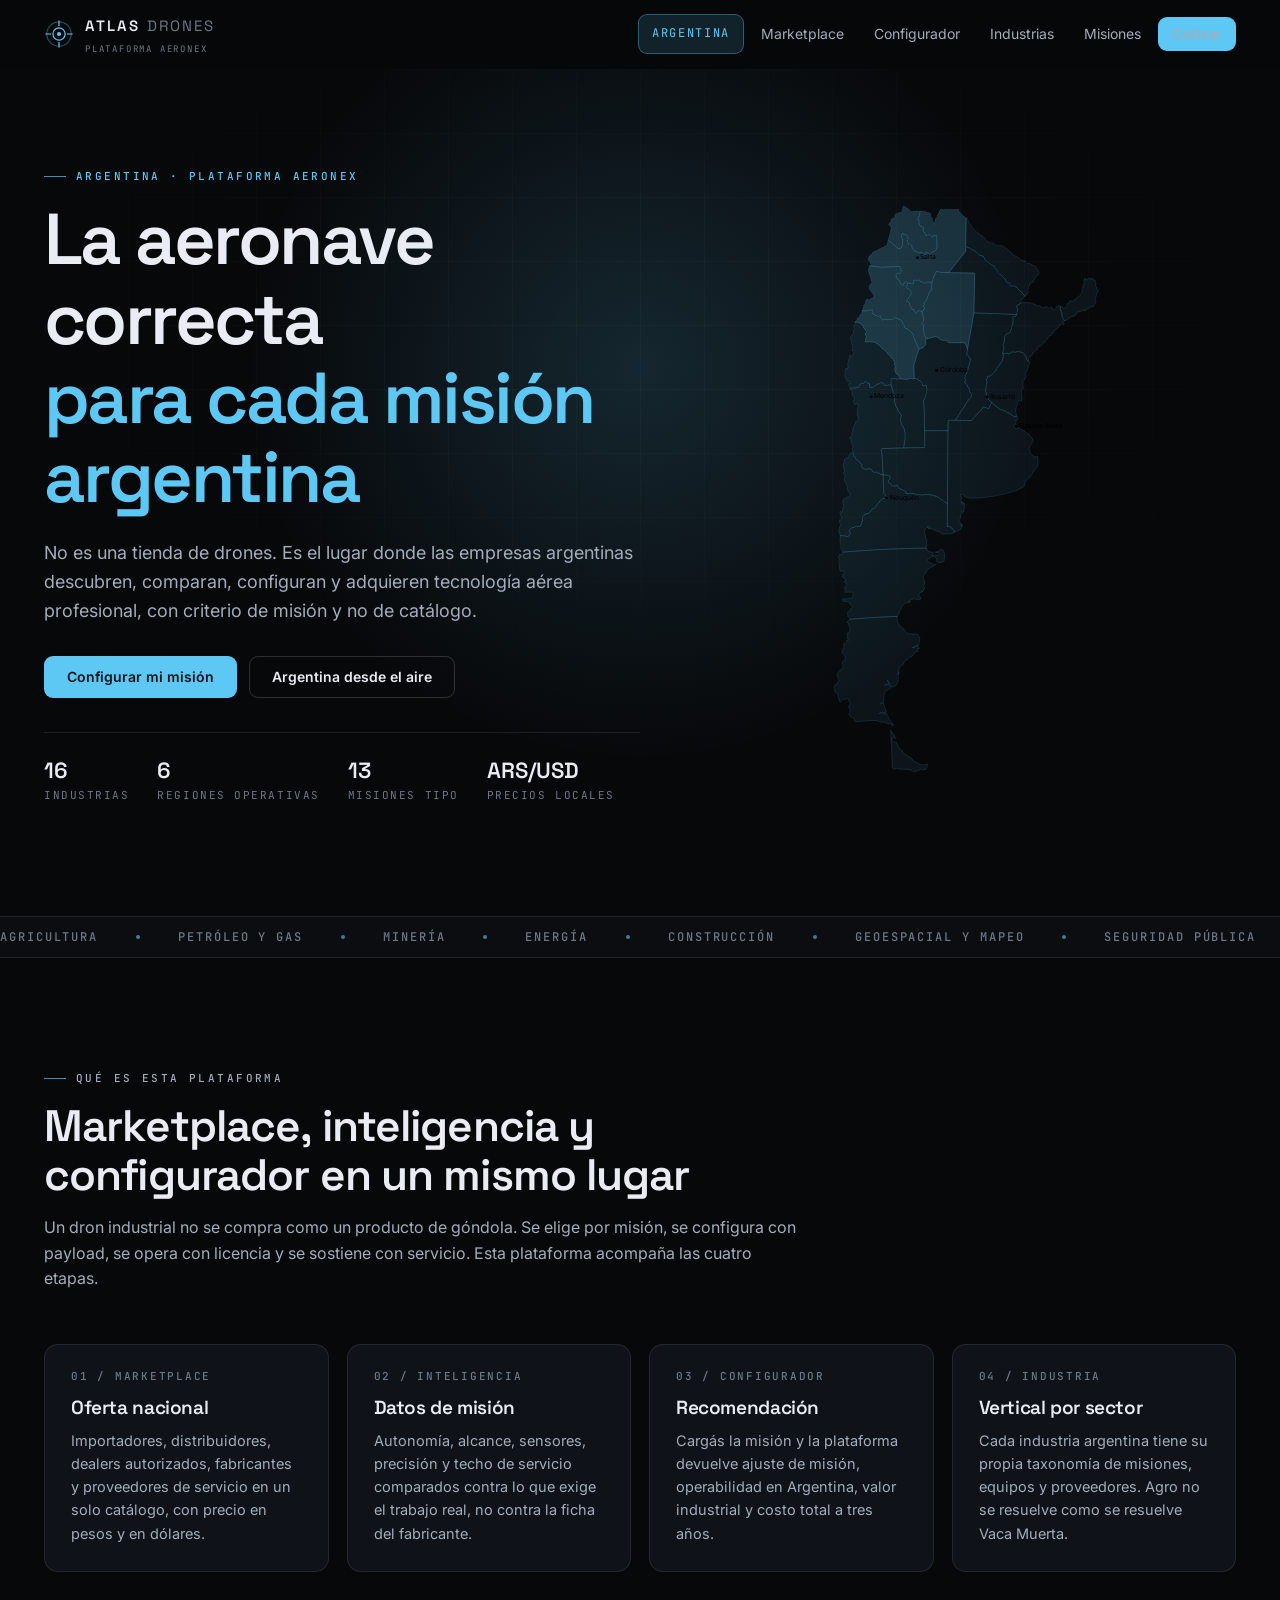
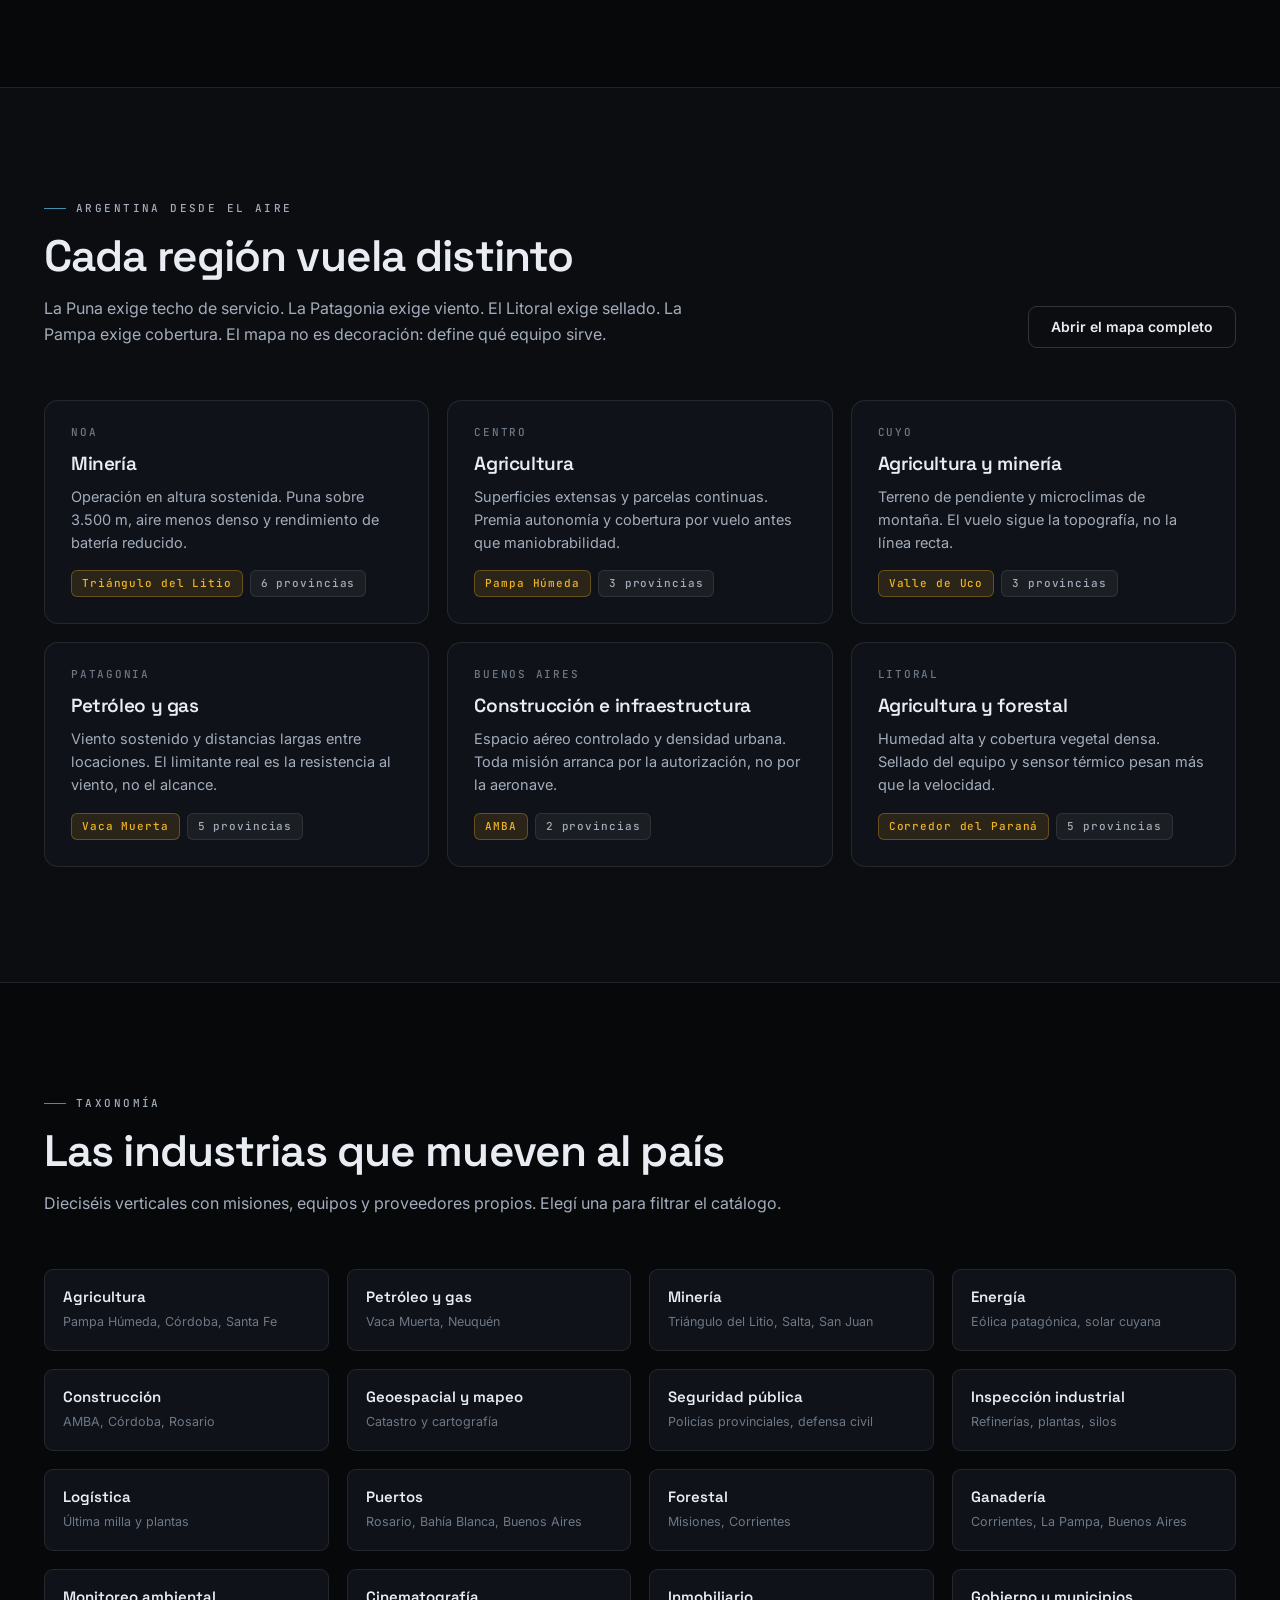
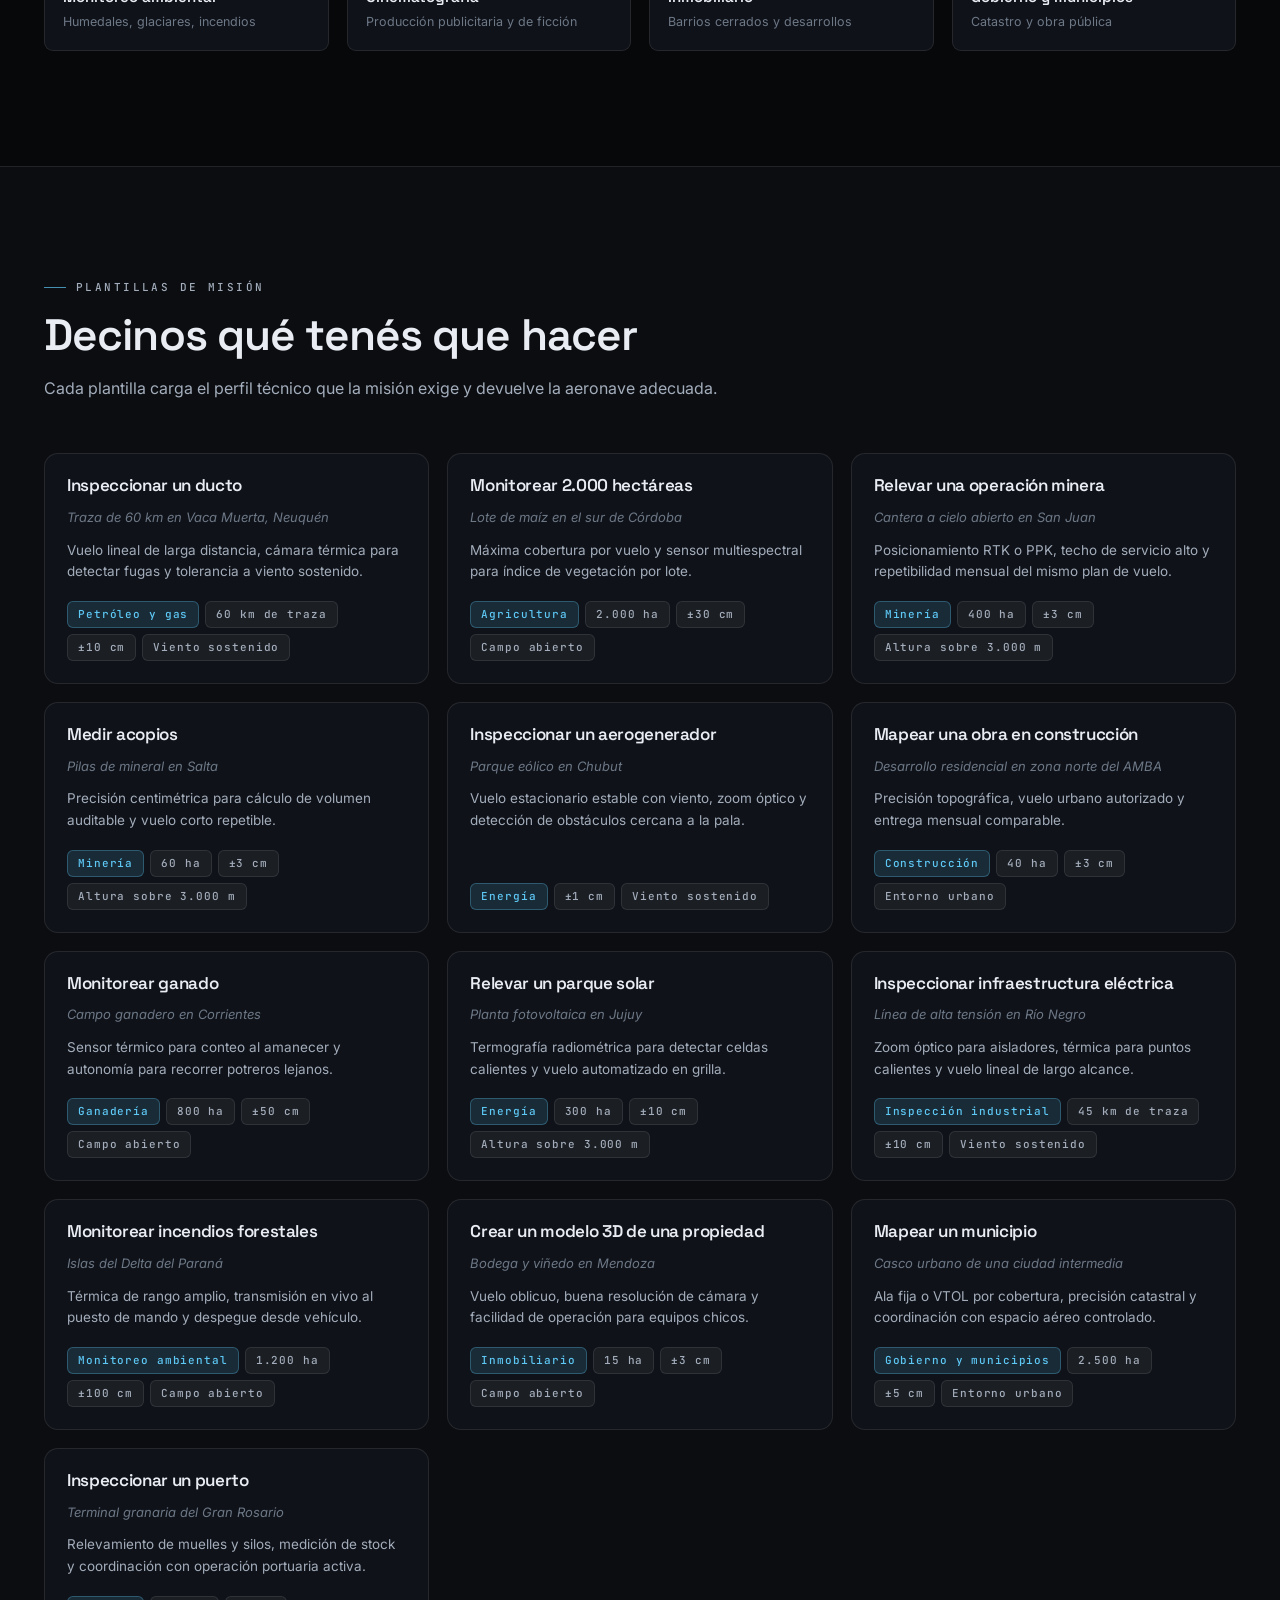
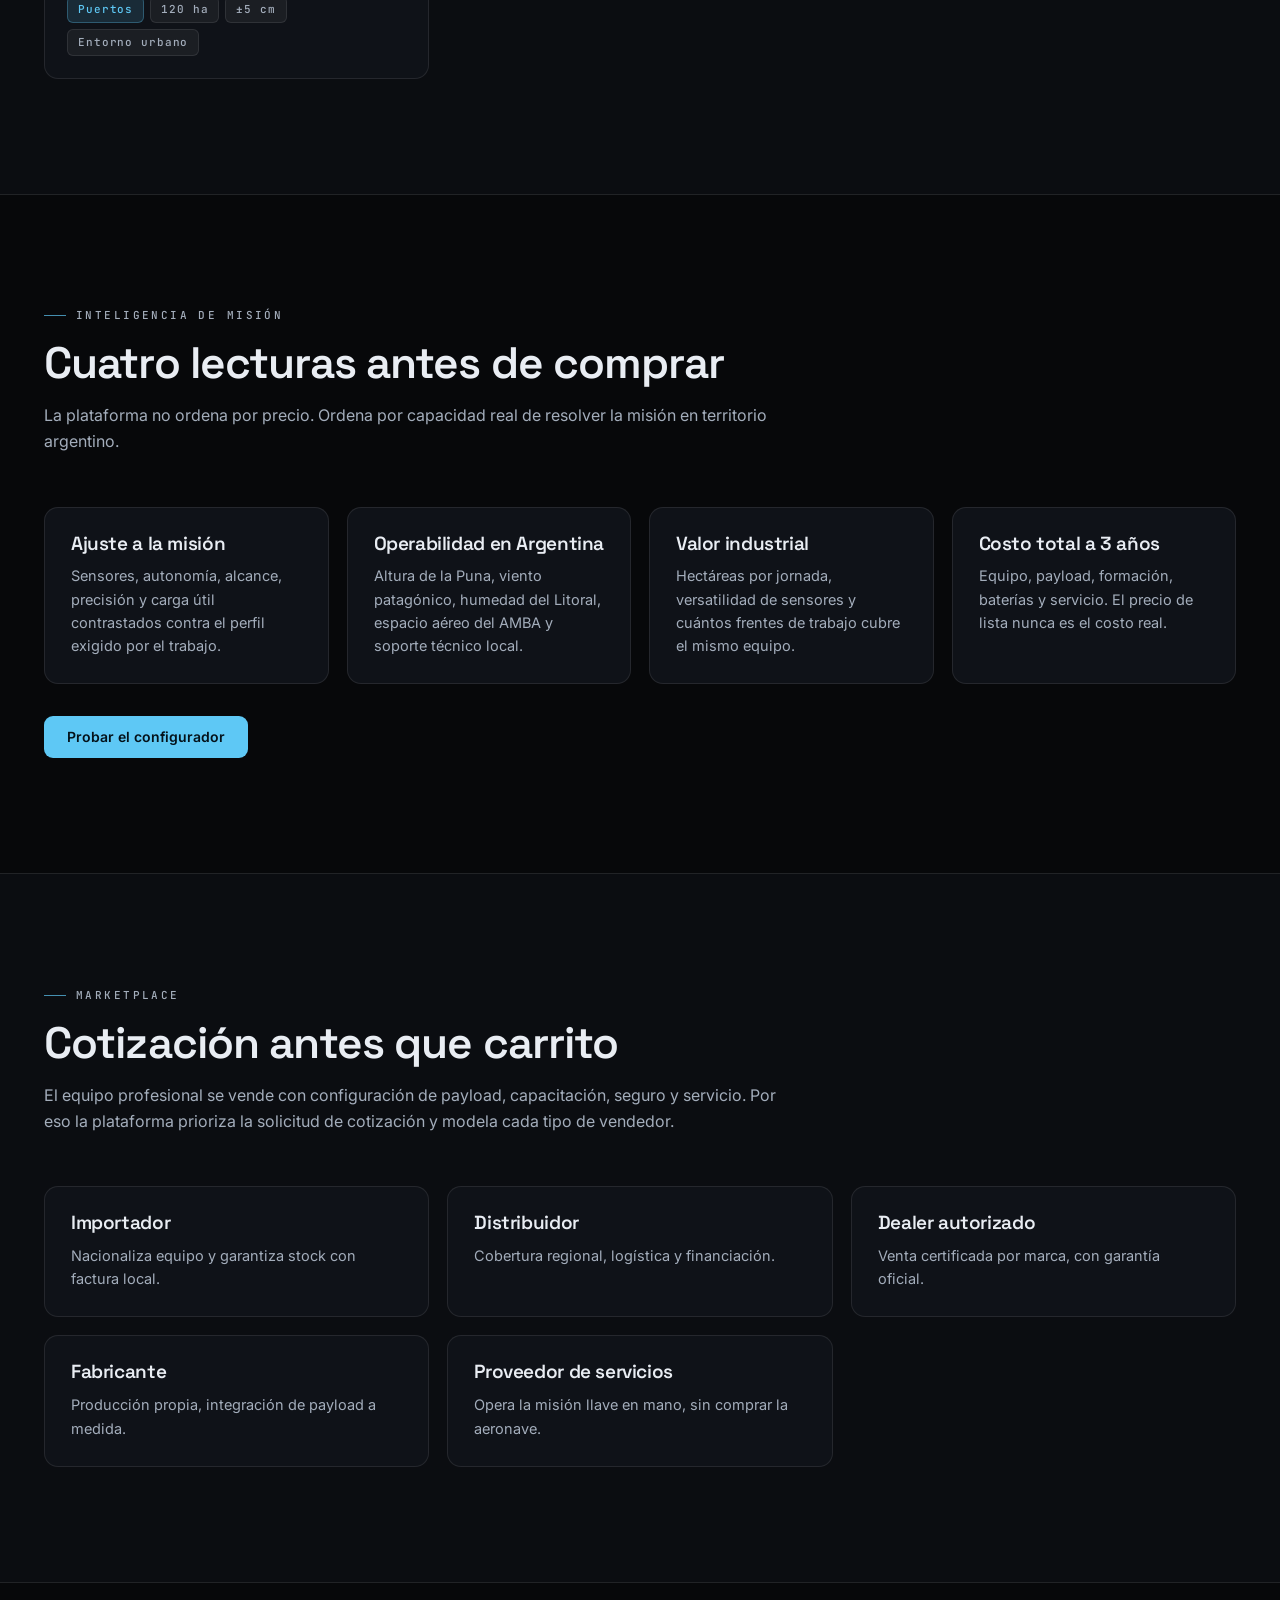
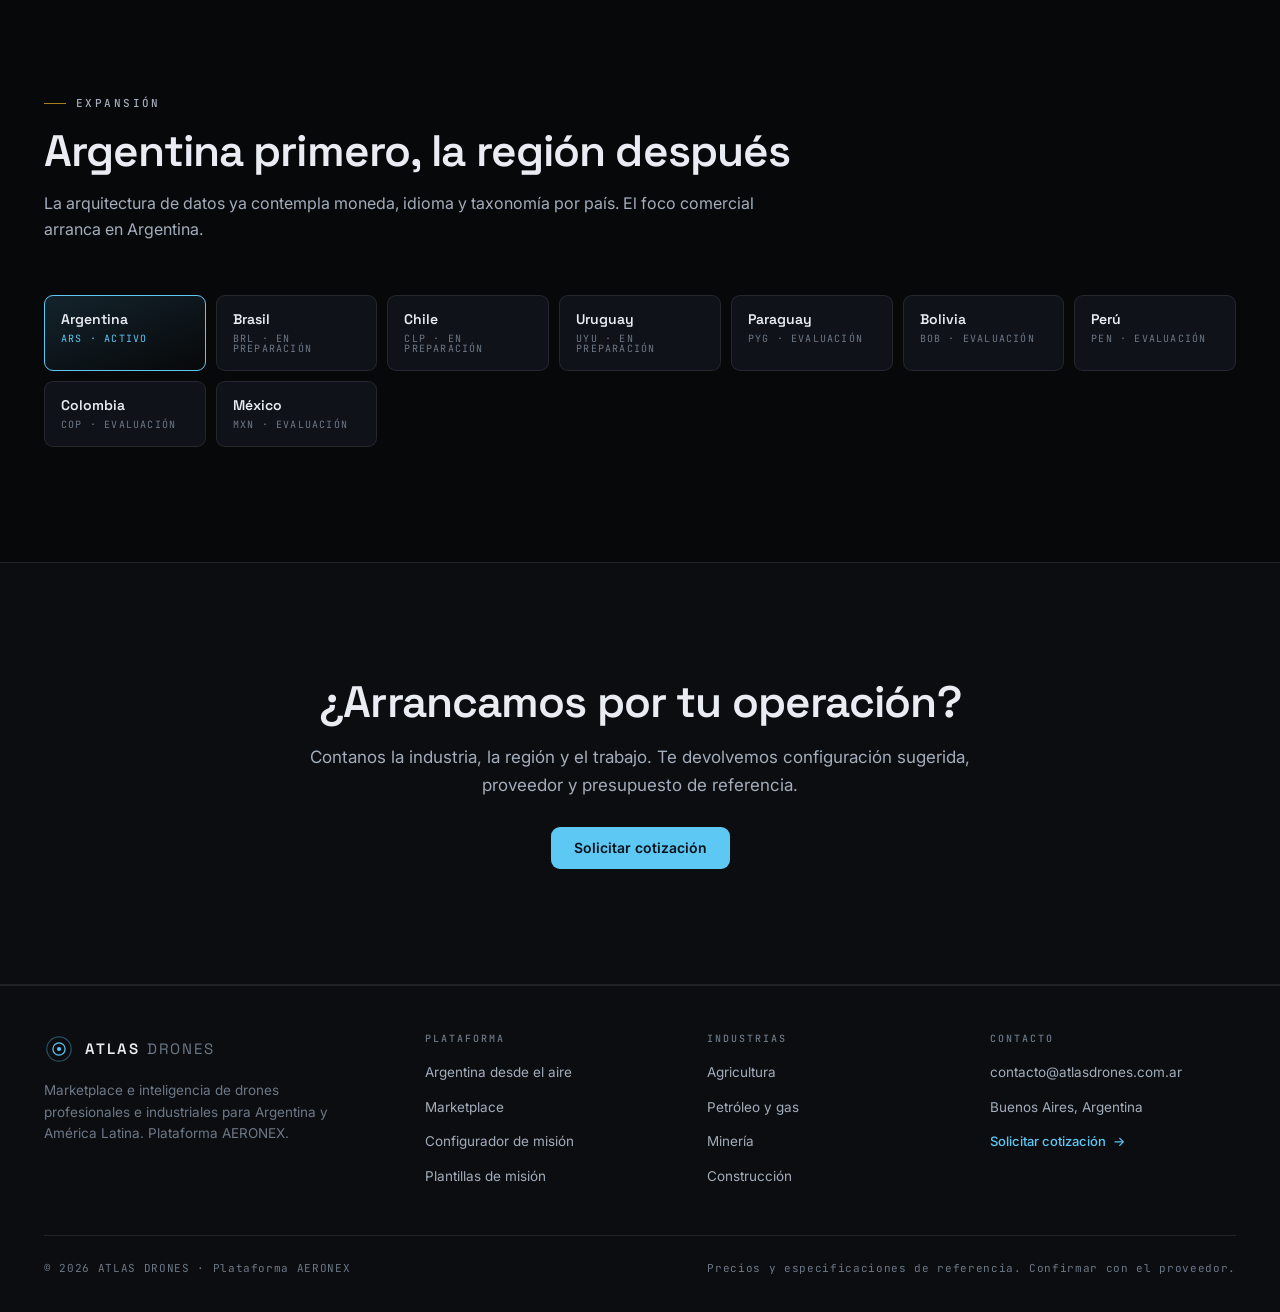
==== index.html @ d0c87d59 "Plataforma AERONEX: marketplace e inteligencia de drones para Argentina Sitio estatico de cuatro pag" ====
<!doctype html>
<html lang="es">
<head>
<meta charset="utf-8">
<meta name="viewport" content="width=device-width, initial-scale=1">
<title>ATLAS DRONES · Marketplace e inteligencia de drones profesionales en Argentina</title>
<meta name="description" content="La plataforma argentina para descubrir, comparar, configurar y adquirir drones profesionales e industriales. Agro, petróleo y gas, minería, energía, construcción y más.">
<meta name="theme-color" content="#07080a">
<meta property="og:title" content="ATLAS DRONES · plataforma AERONEX">
<meta property="og:description" content="Marketplace e inteligencia de drones profesionales para la industria argentina.">
<meta property="og:type" content="website">
<meta property="og:locale" content="es_AR">
<link rel="icon" href="assets/favicon.svg" type="image/svg+xml">
<link rel="preconnect" href="https://fonts.googleapis.com">
<link rel="preconnect" href="https://fonts.gstatic.com" crossorigin>
<link href="https://fonts.googleapis.com/css2?family=Space+Grotesk:wght@400;500;600;700&family=Inter:wght@400;500;600&family=JetBrains+Mono:wght@400;500&display=swap" rel="stylesheet">
<link rel="stylesheet" href="styles.css">
</head>
<body>
<a class="skip-link" href="#main">Saltar al contenido</a>

<header class="nav" id="nav">
  <div class="container nav__inner">
    <a class="brand" href="index.html" aria-label="ATLAS DRONES, inicio">
      <svg class="brand__mark" viewBox="0 0 32 32" aria-hidden="true">
        <circle cx="16" cy="16" r="13" fill="none" stroke="currentColor" stroke-width="1.3" opacity=".35"/>
        <circle cx="16" cy="16" r="6.5" fill="none" stroke="currentColor" stroke-width="1.3"/>
        <path d="M16 1.5v6M16 24.5v6M1.5 16h6M24.5 16h6" stroke="currentColor" stroke-width="1.3"/>
        <circle cx="16" cy="16" r="2.2" fill="currentColor"/>
      </svg>
      <span>
        <span class="brand__text">ATLAS<span> DRONES</span></span>
        <span class="brand__sub">PLATAFORMA AERONEX</span>
      </span>
    </a>
    <nav class="nav__links" id="navLinks" aria-label="Navegación principal">
      <a href="argentina.html" class="nav__ar">ARGENTINA</a>
      <a href="marketplace.html">Marketplace</a>
      <a href="configurador.html">Configurador</a>
      <a href="#industrias">Industrias</a>
      <a href="#misiones">Misiones</a>
      <a href="#" class="btn btn--sm" data-quote="Consulta general">Cotizar</a>
    </nav>
    <button class="nav__toggle" id="navToggle" aria-expanded="false" aria-controls="navLinks" aria-label="Abrir menú">
      <span></span><span></span><span></span>
    </button>
  </div>
</header>

<main id="main">

  <!-- ---------------------------------------------------------------- hero -->
  <section class="hero">
    <div class="hero__bg" aria-hidden="true"><div class="hero__glow"></div></div>
    <div class="container hero__inner">
      <div>
        <p class="eyebrow">Argentina · plataforma AERONEX</p>
        <h1 class="hero__title">La aeronave correcta<em>para cada misión argentina</em></h1>
        <p class="hero__lead">
          No es una tienda de drones. Es el lugar donde las empresas argentinas descubren,
          comparan, configuran y adquieren tecnología aérea profesional, con criterio de
          misión y no de catálogo.
        </p>
        <div class="hero__actions">
          <a class="btn" href="configurador.html">Configurar mi misión</a>
          <a class="btn btn--ghost" href="argentina.html">Argentina desde el aire</a>
        </div>
        <div class="hero__meta">
          <div><strong>16</strong><span>Industrias</span></div>
          <div><strong>6</strong><span>Regiones operativas</span></div>
          <div><strong>13</strong><span>Misiones tipo</span></div>
          <div><strong>ARS/USD</strong><span>Precios locales</span></div>
        </div>
      </div>
      <div class="hero__map" id="heroMap" aria-hidden="true"></div>
    </div>
  </section>

  <!-- ------------------------------------------------------------- ticker -->
  <div class="ticker" aria-hidden="true"><div class="ticker__track" id="ticker"></div></div>

  <!-- --------------------------------------------------------- posicionamiento -->
  <section class="section">
    <div class="container">
      <header class="section__head reveal">
        <p class="eyebrow">Qué es esta plataforma</p>
        <h2>Marketplace, inteligencia y configurador en un mismo lugar</h2>
        <p>
          Un dron industrial no se compra como un producto de góndola. Se elige por misión,
          se configura con payload, se opera con licencia y se sostiene con servicio.
          Esta plataforma acompaña las cuatro etapas.
        </p>
      </header>
      <div class="grid grid--4">
        <article class="card reveal">
          <span class="card__num">01 / MARKETPLACE</span>
          <h3>Oferta nacional</h3>
          <p>Importadores, distribuidores, dealers autorizados, fabricantes y proveedores de servicio en un solo catálogo, con precio en pesos y en dólares.</p>
        </article>
        <article class="card reveal">
          <span class="card__num">02 / INTELIGENCIA</span>
          <h3>Datos de misión</h3>
          <p>Autonomía, alcance, sensores, precisión y techo de servicio comparados contra lo que exige el trabajo real, no contra la ficha del fabricante.</p>
        </article>
        <article class="card reveal">
          <span class="card__num">03 / CONFIGURADOR</span>
          <h3>Recomendación</h3>
          <p>Cargás la misión y la plataforma devuelve ajuste de misión, operabilidad en Argentina, valor industrial y costo total a tres años.</p>
        </article>
        <article class="card reveal">
          <span class="card__num">04 / INDUSTRIA</span>
          <h3>Vertical por sector</h3>
          <p>Cada industria argentina tiene su propia taxonomía de misiones, equipos y proveedores. Agro no se resuelve como se resuelve Vaca Muerta.</p>
        </article>
      </div>
    </div>
  </section>

  <!-- ------------------------------------------------------ argentina teaser -->
  <section class="section section--alt" id="argentina">
    <div class="container">
      <div class="head-row section__head reveal" style="max-width:none">
        <div style="max-width:640px">
          <p class="eyebrow">Argentina desde el aire</p>
          <h2>Cada región vuela distinto</h2>
          <p>
            La Puna exige techo de servicio. La Patagonia exige viento. El Litoral exige sellado.
            La Pampa exige cobertura. El mapa no es decoración: define qué equipo sirve.
          </p>
        </div>
        <a class="btn btn--ghost" href="argentina.html">Abrir el mapa completo</a>
      </div>
      <div class="grid grid--3" id="regionCards"></div>
    </div>
  </section>

  <!-- --------------------------------------------------------- industrias -->
  <section class="section" id="industrias">
    <div class="container">
      <header class="section__head reveal">
        <p class="eyebrow">Taxonomía</p>
        <h2>Las industrias que mueven al país</h2>
        <p>Dieciséis verticales con misiones, equipos y proveedores propios. Elegí una para filtrar el catálogo.</p>
      </header>
      <div class="grid grid--4" id="industryGrid"></div>
    </div>
  </section>

  <!-- ------------------------------------------------------------ misiones -->
  <section class="section section--alt" id="misiones">
    <div class="container">
      <header class="section__head reveal">
        <p class="eyebrow">Plantillas de misión</p>
        <h2>Decinos qué tenés que hacer</h2>
        <p>Cada plantilla carga el perfil técnico que la misión exige y devuelve la aeronave adecuada.</p>
      </header>
      <div class="grid grid--3" id="missionGrid"></div>
    </div>
  </section>

  <!-- -------------------------------------------------------- inteligencia -->
  <section class="section">
    <div class="container">
      <header class="section__head reveal">
        <p class="eyebrow">Inteligencia de misión</p>
        <h2>Cuatro lecturas antes de comprar</h2>
        <p>La plataforma no ordena por precio. Ordena por capacidad real de resolver la misión en territorio argentino.</p>
      </header>
      <div class="grid grid--4">
        <article class="card reveal">
          <h3>Ajuste a la misión</h3>
          <p>Sensores, autonomía, alcance, precisión y carga útil contrastados contra el perfil exigido por el trabajo.</p>
        </article>
        <article class="card reveal">
          <h3>Operabilidad en Argentina</h3>
          <p>Altura de la Puna, viento patagónico, humedad del Litoral, espacio aéreo del AMBA y soporte técnico local.</p>
        </article>
        <article class="card reveal">
          <h3>Valor industrial</h3>
          <p>Hectáreas por jornada, versatilidad de sensores y cuántos frentes de trabajo cubre el mismo equipo.</p>
        </article>
        <article class="card reveal">
          <h3>Costo total a 3 años</h3>
          <p>Equipo, payload, formación, baterías y servicio. El precio de lista nunca es el costo real.</p>
        </article>
      </div>
      <div style="margin-top:32px" class="reveal">
        <a class="btn" href="configurador.html">Probar el configurador</a>
      </div>
    </div>
  </section>

  <!-- --------------------------------------------------------- vendedores -->
  <section class="section section--alt">
    <div class="container">
      <header class="section__head reveal">
        <p class="eyebrow">Marketplace</p>
        <h2>Cotización antes que carrito</h2>
        <p>
          El equipo profesional se vende con configuración de payload, capacitación, seguro y servicio.
          Por eso la plataforma prioriza la solicitud de cotización y modela cada tipo de vendedor.
        </p>
      </header>
      <div class="grid grid--3" id="sellerGrid"></div>
    </div>
  </section>

  <!-- --------------------------------------------------------------- latam -->
  <section class="section">
    <div class="container">
      <header class="section__head reveal">
        <p class="eyebrow eyebrow--sol">Expansión</p>
        <h2>Argentina primero, la región después</h2>
        <p>La arquitectura de datos ya contempla moneda, idioma y taxonomía por país. El foco comercial arranca en Argentina.</p>
      </header>
      <div class="latam reveal" id="latamGrid"></div>
    </div>
  </section>

  <!-- ----------------------------------------------------------------- cta -->
  <section class="section section--alt">
    <div class="container" style="text-align:center;max-width:720px">
      <h2 class="reveal" style="font-size:clamp(28px,4.4vw,44px);margin-bottom:18px">¿Arrancamos por tu operación?</h2>
      <p class="lead reveal" style="margin:0 auto 28px">
        Contanos la industria, la región y el trabajo. Te devolvemos configuración sugerida,
        proveedor y presupuesto de referencia.
      </p>
      <div class="reveal"><button class="btn" type="button" data-quote="Consulta general desde la portada">Solicitar cotización</button></div>
    </div>
  </section>

</main>

<footer class="footer">
  <div class="container">
    <div class="footer__grid">
      <div>
        <a class="brand" href="index.html">
          <svg class="brand__mark" viewBox="0 0 32 32" aria-hidden="true">
            <circle cx="16" cy="16" r="13" fill="none" stroke="currentColor" stroke-width="1.3" opacity=".35"/>
            <circle cx="16" cy="16" r="6.5" fill="none" stroke="currentColor" stroke-width="1.3"/>
            <circle cx="16" cy="16" r="2.2" fill="currentColor"/>
          </svg>
          <span><span class="brand__text">ATLAS<span> DRONES</span></span></span>
        </a>
        <p>Marketplace e inteligencia de drones profesionales e industriales para Argentina y América Latina. Plataforma AERONEX.</p>
      </div>
      <div>
        <h4>Plataforma</h4>
        <ul>
          <li><a href="argentina.html">Argentina desde el aire</a></li>
          <li><a href="marketplace.html">Marketplace</a></li>
          <li><a href="configurador.html">Configurador de misión</a></li>
          <li><a href="index.html#misiones">Plantillas de misión</a></li>
        </ul>
      </div>
      <div>
        <h4>Industrias</h4>
        <ul>
          <li><a href="marketplace.html?industria=agro">Agricultura</a></li>
          <li><a href="marketplace.html?industria=oil-gas">Petróleo y gas</a></li>
          <li><a href="marketplace.html?industria=mineria">Minería</a></li>
          <li><a href="marketplace.html?industria=construccion">Construcción</a></li>
        </ul>
      </div>
      <div>
        <h4>Contacto</h4>
        <ul>
          <li><a href="mailto:contacto@atlasdrones.com.ar">contacto@atlasdrones.com.ar</a></li>
          <li><span>Buenos Aires, Argentina</span></li>
          <li><button class="link" type="button" data-quote="Consulta general" style="background:none;border:0;padding:0;cursor:pointer">Solicitar cotización</button></li>
        </ul>
      </div>
    </div>
    <div class="footer__bottom">
      <p>&copy; <span data-year>2026</span> ATLAS DRONES · Plataforma AERONEX</p>
      <p>Precios y especificaciones de referencia. Confirmar con el proveedor.</p>
    </div>
  </div>
</footer>

<!-- ------------------------------------------------------- modal cotización -->
<div class="modal" id="quoteModal" role="dialog" aria-modal="true" aria-labelledby="quoteTitle">
  <div class="modal__box">
    <div class="modal__head">
      <h3 id="quoteTitle">Solicitar cotización</h3>
      <button class="modal__close" type="button" data-close aria-label="Cerrar">&times;</button>
    </div>
    <p class="modal__sub">Consulta sobre: <strong id="quoteContext" class="accent">Consulta general</strong></p>
    <form data-mailto="contacto@atlasdrones.com.ar">
      <input type="hidden" name="asunto" id="quoteSubject" value="Consulta general">
      <div class="field"><label for="qNombre">Nombre y empresa</label><input id="qNombre" name="nombre" required placeholder="Nombre, razón social"></div>
      <div class="field"><label for="qContacto">Correo o teléfono</label><input id="qContacto" name="contacto" required placeholder="Para responderte"></div>
      <div class="field"><label for="qProvincia">Provincia de operación</label><input id="qProvincia" name="provincia" placeholder="Neuquén, Córdoba, Salta..."></div>
      <div class="field"><label for="qMensaje">Misión y alcance</label><textarea id="qMensaje" name="mensaje" rows="4" required placeholder="Qué necesitás relevar, superficie o kilómetros, fecha estimada"></textarea></div>
      <button class="btn btn--block" type="submit">Enviar consulta</button>
      <p class="formnote"></p>
    </form>
  </div>
</div>

<script src="assets/data.js"></script>
<script src="assets/geo-argentina.js"></script>
<script src="assets/app.js"></script>
<script>
/* Contenido de la portada generado desde el modelo de datos. */
(function () {
  var A = window.AERONEX;

  /* mapa decorativo con recorrido por región */
  var heroMap = document.getElementById('heroMap');
  var svg = window.atlasDrawMap(heroMap, { cities: true, majorOnly: true });
  if (svg) {
    var ids = A.REGIONS.map(function (r) { return r.id; }), i = 0;
    setInterval(function () {
      var id = ids[i++ % ids.length];
      Array.prototype.forEach.call(svg.querySelectorAll('g.region'), function (g) {
        var on = g.getAttribute('data-region') === id;
        Array.prototype.forEach.call(g.querySelectorAll('.prov'), function (p) { p.classList.toggle('lit', on); });
      });
    }, 2200);
  }

  /* tira de industrias, duplicada para que el desplazamiento sea continuo */
  var nombres = A.INDUSTRIES.map(function (x) { return x.name; });
  document.getElementById('ticker').innerHTML =
    nombres.concat(nombres).map(function (n) { return '<span>' + n + '</span>'; }).join('');

  /* tarjetas de región */
  document.getElementById('regionCards').innerHTML = A.REGIONS.map(function (r) {
    return '<a class="card reveal" href="argentina.html?region=' + r.id + '">' +
      '<span class="card__num">' + r.name + '</span>' +
      '<h3>' + r.primary + '</h3>' +
      '<p>' + r.note + '</p>' +
      '<div class="chips" style="margin-top:16px"><span class="chip chip--sol">' + r.landmark + '</span>' +
      '<span class="chip">' + r.provinces.length + ' provincias</span></div>' +
    '</a>';
  }).join('');

  /* industrias */
  document.getElementById('industryGrid').innerHTML = A.INDUSTRIES.map(function (i) {
    return '<a class="ind reveal" href="marketplace.html?industria=' + i.id + '">' +
      '<strong>' + i.name + '</strong><span>' + i.hint + '</span></a>';
  }).join('');

  /* misiones */
  document.getElementById('missionGrid').innerHTML = A.MISSIONS.map(function (m) {
    var ind = A.industry(m.industry);
    var p = m.profile;
    var specs = [];
    if (p.areaHa) specs.push(p.areaHa.toLocaleString('es-AR') + ' ha');
    if (p.lineKm) specs.push(p.lineKm + ' km de traza');
    specs.push('±' + p.accuracyCm + ' cm');
    specs.push(A.ENV_LABEL[p.env]);
    return '<a class="mission reveal" href="configurador.html?mision=' + m.id + '">' +
      '<div class="mission__top"><h3>' + m.name + '</h3></div>' +
      '<p class="mission__ex">' + m.example + '</p>' +
      '<p class="mission__needs">' + m.needs + '</p>' +
      '<div class="mission__specs"><span class="chip chip--ac">' + (ind ? ind.name : '') + '</span>' +
      specs.map(function (s) { return '<span class="chip">' + s + '</span>'; }).join('') + '</div>' +
    '</a>';
  }).join('');

  /* tipos de vendedor */
  document.getElementById('sellerGrid').innerHTML = A.SELLER_TYPES.map(function (s) {
    return '<article class="card reveal"><h3>' + s.label + '</h3><p>' + s.desc + '</p></article>';
  }).join('');

  /* mercados */
  document.getElementById('latamGrid').innerHTML = A.MARKETS.map(function (m) {
    var live = m.status === 'activo';
    return '<div class="' + (live ? 'is-live' : '') + '"><b>' + m.name + '</b>' +
      '<span>' + m.currency + ' · ' + m.status + '</span></div>';
  }).join('');

  window.atlasWatch(document);
})();
</script>
</body>
</html>
---- styles.css ----
/* ============================================================================
   ATLAS DRONES · plataforma AERONEX
   Sistema visual: base aeroespacial oscura, acento celeste argentino.
   ========================================================================== */

:root{
  --bg:#07080a;
  --bg-2:#0b0d11;
  --surface:#0f1218;
  --surface-2:#141821;
  --line:rgba(255,255,255,.09);
  --line-2:rgba(255,255,255,.16);
  --tx:#e9edf3;
  --tx-2:#a3adbb;
  --tx-3:#6d7887;
  --ac:#5ec8f5;            /* celeste */
  --ac-2:#8fdcff;
  --ac-dim:rgba(94,200,245,.14);
  --sol:#f0b323;           /* sol de mayo */
  --alert:#ff5a52;
  --ok:#35d39a;
  --r:14px;
  --r-sm:9px;
  --shadow:0 22px 60px -28px rgba(0,0,0,.9);
  --mono:"JetBrains Mono",ui-monospace,SFMono-Regular,Menlo,monospace;
  --display:"Space Grotesk",system-ui,sans-serif;
  --body:"Inter",system-ui,-apple-system,sans-serif;
}

*,*::before,*::after{box-sizing:border-box}
html{scroll-behavior:smooth;-webkit-text-size-adjust:100%}
body{
  margin:0;background:var(--bg);color:var(--tx);
  font:400 16px/1.6 var(--body);
  overflow-x:hidden;
  -webkit-font-smoothing:antialiased;
}
img{max-width:100%;display:block}
a{color:inherit;text-decoration:none}
button,input,select,textarea{font:inherit;color:inherit}
h1,h2,h3,h4{font-family:var(--display);font-weight:600;line-height:1.1;letter-spacing:-.02em;margin:0}
p{margin:0}
ul,ol{margin:0;padding:0;list-style:none}

::selection{background:var(--ac);color:#04121a}
:focus-visible{outline:2px solid var(--ac);outline-offset:3px;border-radius:4px}

.container{width:100%;max-width:1240px;margin-inline:auto;padding-inline:24px}
.skip-link{position:absolute;left:-9999px;top:0;background:var(--ac);color:#04121a;padding:10px 16px;z-index:200}
.skip-link:focus{left:12px;top:12px}

/* ---------- tipografía utilitaria ---------- */
.eyebrow{
  font:500 11px/1 var(--mono);letter-spacing:.22em;text-transform:uppercase;
  color:var(--ac);display:flex;align-items:center;gap:10px;margin-bottom:18px;
}
.eyebrow::before{content:"";width:22px;height:1px;background:var(--ac);opacity:.7}
.eyebrow--sol{color:var(--sol)}
.eyebrow--sol::before{background:var(--sol)}
.mono{font-family:var(--mono);font-size:12px;letter-spacing:.08em}
.accent{color:var(--ac)}
.lead{color:var(--tx-2);font-size:17px;max-width:62ch}

/* ---------- navegación ---------- */
.nav{position:sticky;top:0;z-index:100;background:rgba(7,8,10,.78);backdrop-filter:blur(14px);border-bottom:1px solid transparent;transition:border-color .25s,background .25s}
.nav.is-stuck{border-bottom-color:var(--line);background:rgba(7,8,10,.94)}
.nav__inner{display:flex;align-items:center;gap:24px;height:68px}
.brand{display:flex;align-items:center;gap:11px;flex-shrink:0}
.brand__mark{width:30px;height:30px;color:var(--ac);flex-shrink:0}
.brand__text{font:600 15px/1 var(--display);letter-spacing:.14em}
.brand__text span{color:var(--tx-3);font-weight:400}
.brand__sub{display:block;font:400 9px/1.4 var(--mono);letter-spacing:.2em;color:var(--tx-3);margin-top:4px}
.nav__links{display:flex;align-items:center;gap:4px;margin-left:auto}
.nav__links a{
  padding:9px 13px;border-radius:var(--r-sm);font-size:14px;color:var(--tx-2);
  transition:color .2s,background .2s;white-space:nowrap;
}
.nav__links a:hover{color:var(--tx);background:rgba(255,255,255,.05)}
.nav__links a.is-active{color:var(--tx)}
.nav__links a.nav__ar{
  color:var(--ac);font-family:var(--mono);font-size:12px;letter-spacing:.14em;
  border:1px solid rgba(94,200,245,.35);background:var(--ac-dim);
}
.nav__links a.nav__ar:hover{background:rgba(94,200,245,.22);color:var(--ac-2)}
.nav__toggle{display:none;width:42px;height:42px;background:none;border:1px solid var(--line);border-radius:var(--r-sm);cursor:pointer;padding:0;margin-left:auto}
.nav__toggle span{display:block;width:18px;height:1.5px;background:var(--tx);margin:4px auto;transition:transform .25s,opacity .2s}
.nav__toggle[aria-expanded="true"] span:nth-child(1){transform:translateY(5.5px) rotate(45deg)}
.nav__toggle[aria-expanded="true"] span:nth-child(2){opacity:0}
.nav__toggle[aria-expanded="true"] span:nth-child(3){transform:translateY(-5.5px) rotate(-45deg)}

/* ---------- botones ---------- */
.btn{
  display:inline-flex;align-items:center;justify-content:center;gap:9px;
  padding:13px 22px;border-radius:var(--r-sm);border:1px solid transparent;
  background:var(--ac);color:#04121a;font:600 14px/1 var(--body);
  cursor:pointer;transition:transform .18s,box-shadow .2s,background .2s;
}
.btn:hover{background:var(--ac-2);transform:translateY(-1px);box-shadow:0 12px 30px -14px rgba(94,200,245,.8)}
.btn:active{transform:none}
.btn--ghost{background:transparent;border-color:var(--line-2);color:var(--tx)}
.btn--ghost:hover{background:rgba(255,255,255,.06);border-color:var(--ac);box-shadow:none;color:var(--tx)}
.btn--sm{padding:9px 15px;font-size:13px}
.btn--block{width:100%}
.link{
  display:inline-flex;align-items:center;gap:7px;color:var(--ac);
  font:500 13px/1 var(--body);
}
.link::after{content:"→";transition:transform .2s}
.link:hover::after{transform:translateX(4px)}

/* ---------- secciones ---------- */
.section{padding-block:clamp(72px,9vw,120px);position:relative}
.section--alt{background:var(--bg-2);border-block:1px solid var(--line)}
.section__head{max-width:760px;margin-bottom:52px}
.section__head h2{font-size:clamp(28px,4.2vw,44px);margin-bottom:16px}
.section__head p{color:var(--tx-2)}
.head-row{display:flex;align-items:flex-end;justify-content:space-between;gap:24px;flex-wrap:wrap}

/* ---------- hero ---------- */
.hero{position:relative;overflow:hidden;padding-block:clamp(56px,8vw,104px) clamp(64px,9vw,110px)}
.hero__bg{position:absolute;inset:0;pointer-events:none}
.hero__bg::before{
  content:"";position:absolute;inset:0;
  background-image:linear-gradient(rgba(255,255,255,.028) 1px,transparent 1px),
                   linear-gradient(90deg,rgba(255,255,255,.028) 1px,transparent 1px);
  background-size:64px 64px;
  mask-image:radial-gradient(ellipse 80% 60% at 50% 30%,#000 20%,transparent 75%);
}
.hero__glow{
  position:absolute;top:-18%;left:50%;translate:-50% 0;width:min(900px,120%);aspect-ratio:1;
  background:radial-gradient(circle,rgba(94,200,245,.16),transparent 62%);
}
.hero__inner{position:relative;display:grid;grid-template-columns:minmax(0,1.05fr) minmax(0,.95fr);gap:56px;align-items:center}
.hero__title{font-size:clamp(38px,6.4vw,72px);letter-spacing:-.035em;margin-bottom:22px}
.hero__title em{font-style:normal;color:var(--ac);display:block}
.hero__lead{color:var(--tx-2);font-size:clamp(15px,1.6vw,18px);max-width:56ch;margin-bottom:30px}
.hero__actions{display:flex;gap:12px;flex-wrap:wrap;margin-bottom:34px}
.hero__meta{display:flex;gap:28px;flex-wrap:wrap;padding-top:26px;border-top:1px solid var(--line)}
.hero__meta div strong{display:block;font:600 22px/1 var(--display);color:var(--tx)}
.hero__meta div span{font:400 11px/1.5 var(--mono);letter-spacing:.14em;color:var(--tx-3);text-transform:uppercase}

/* mapa decorativo del hero */
.hero__map{position:relative}
.hero__map svg{width:100%;height:auto;max-height:min(64vh,620px);display:block;overflow:visible}
.hero__map .prov{fill:rgba(94,200,245,.07);stroke:rgba(94,200,245,.4);stroke-width:.8;transition:fill .6s}
.hero__map .prov.lit{fill:rgba(94,200,245,.2)}
.hero__map .city{fill:var(--sol)}
.hero__map .pulse{fill:none;stroke:var(--sol);animation:pulse 3s ease-out infinite}
@keyframes pulse{0%{r:3;opacity:.9}100%{r:26;opacity:0}}

/* ---------- tira de industrias ---------- */
.ticker{border-block:1px solid var(--line);background:var(--bg-2);overflow:hidden;padding-block:14px}
.ticker__track{display:flex;gap:38px;width:max-content;animation:slide 46s linear infinite}
.ticker span{font:500 12px/1 var(--mono);letter-spacing:.16em;text-transform:uppercase;color:var(--tx-3);white-space:nowrap;display:flex;align-items:center;gap:38px}
.ticker span::after{content:"";width:4px;height:4px;border-radius:50%;background:var(--ac);opacity:.6}
@keyframes slide{to{transform:translateX(-50%)}}

/* ---------- grillas de tarjetas ---------- */
.grid{display:grid;gap:18px}
.grid--2{grid-template-columns:repeat(auto-fit,minmax(320px,1fr))}
.grid--3{grid-template-columns:repeat(auto-fit,minmax(290px,1fr))}
.grid--4{grid-template-columns:repeat(auto-fit,minmax(230px,1fr))}

.card{
  position:relative;background:var(--surface);border:1px solid var(--line);
  border-radius:var(--r);padding:26px;transition:border-color .25s,transform .25s,background .25s;
}
.card:hover{border-color:var(--line-2);transform:translateY(-3px);background:var(--surface-2)}
.card h3{font-size:19px;margin-bottom:10px}
.card p{color:var(--tx-2);font-size:14.5px}
.card__icon{width:34px;height:34px;stroke:var(--ac);fill:none;stroke-width:1.4;stroke-linecap:round;stroke-linejoin:round;margin-bottom:18px}
.card__num{font:500 11px/1 var(--mono);color:var(--tx-3);letter-spacing:.16em;margin-bottom:16px;display:block}

/* industria */
.ind{
  display:flex;flex-direction:column;gap:6px;padding:18px;background:var(--surface);
  border:1px solid var(--line);border-radius:var(--r-sm);transition:border-color .2s,background .2s;
}
.ind:hover{border-color:var(--ac);background:var(--surface-2)}
.ind strong{font:600 15px/1.2 var(--display)}
.ind span{font-size:12.5px;color:var(--tx-3)}

/* ---------- mapa interactivo ---------- */
.mapwrap{display:grid;grid-template-columns:minmax(0,1fr) minmax(0,360px);gap:40px;align-items:start}
.mapstage{
  position:relative;background:
    radial-gradient(ellipse at 50% 35%,rgba(94,200,245,.10),transparent 62%),
    var(--bg-2);
  border:1px solid var(--line);border-radius:var(--r);padding:18px;overflow:hidden;
}
.mapstage::before{
  content:"";position:absolute;inset:0;
  background-image:linear-gradient(rgba(255,255,255,.03) 1px,transparent 1px),
                   linear-gradient(90deg,rgba(255,255,255,.03) 1px,transparent 1px);
  background-size:40px 40px;pointer-events:none;
}
.mapstage svg{position:relative;width:100%;height:auto;max-height:72vh;display:block;overflow:visible}
.mapstage .prov{
  fill:rgba(255,255,255,.045);stroke:rgba(255,255,255,.22);stroke-width:.7;
  cursor:pointer;transition:fill .25s,stroke .25s;
}
.mapstage .prov:hover{fill:rgba(94,200,245,.28);stroke:var(--ac)}
.mapstage g.region.is-on .prov{fill:rgba(94,200,245,.3);stroke:var(--ac);stroke-width:1}
.mapstage g.region.is-dim .prov{fill:rgba(255,255,255,.02);stroke:rgba(255,255,255,.1)}
.mapstage .rlabel{
  font:500 11px/1 var(--mono);letter-spacing:.18em;fill:var(--tx-2);
  text-anchor:middle;pointer-events:none;transition:fill .25s;
}
.mapstage g.region.is-on .rlabel{fill:var(--ac)}
.mapstage .city-dot{fill:var(--sol);pointer-events:none}
.mapstage .city-name{font:400 9.5px/1 var(--mono);fill:var(--tx-3);pointer-events:none;letter-spacing:.06em}
.mapstage .scan{
  fill:none;stroke:var(--ac);stroke-width:1;opacity:.55;
  animation:scan 6s linear infinite;
}
@keyframes scan{0%{transform:translateY(0)}100%{transform:translateY(var(--h,1345px))}}

.mappanel{position:sticky;top:92px;background:var(--surface);border:1px solid var(--line);border-radius:var(--r);overflow:hidden}
.mappanel__top{padding:20px 22px;border-bottom:1px solid var(--line);background:var(--surface-2)}
.mappanel__top h3{font-size:22px;letter-spacing:.04em}
.mappanel__top p{font:400 11px/1.5 var(--mono);letter-spacing:.14em;text-transform:uppercase;color:var(--tx-3);margin-top:6px}
.mappanel__body{padding:22px}
.pblock{margin-bottom:22px}
.pblock:last-child{margin-bottom:0}
.pblock h4{font:500 10px/1 var(--mono);letter-spacing:.2em;text-transform:uppercase;color:var(--tx-3);margin-bottom:11px}
.pblock ul{display:flex;flex-direction:column;gap:7px}
.pblock li{font-size:13.5px;color:var(--tx-2);padding-left:16px;position:relative}
.pblock li::before{content:"";position:absolute;left:0;top:8px;width:5px;height:5px;border-radius:50%;background:var(--ac);opacity:.65}
.chips{display:flex;flex-wrap:wrap;gap:7px}
.chip{
  font:500 11px/1 var(--mono);letter-spacing:.08em;padding:7px 10px;border-radius:6px;
  background:rgba(255,255,255,.05);border:1px solid var(--line);color:var(--tx-2);
}
.chip--ac{background:var(--ac-dim);border-color:rgba(94,200,245,.3);color:var(--ac)}
.chip--sol{background:rgba(240,179,35,.12);border-color:rgba(240,179,35,.3);color:var(--sol)}
.pnote{font-size:13px;color:var(--tx-3);border-left:2px solid var(--sol);padding-left:12px;line-height:1.55}
.pstats{display:grid;grid-template-columns:1fr 1fr;gap:1px;background:var(--line);border:1px solid var(--line);border-radius:var(--r-sm);overflow:hidden}
.pstats div{background:var(--surface);padding:12px 13px}
.pstats span{display:block;font:400 9.5px/1 var(--mono);letter-spacing:.14em;text-transform:uppercase;color:var(--tx-3);margin-bottom:6px}
.pstats b{font:600 13px/1.2 var(--display);color:var(--tx)}

.regiontabs{display:flex;flex-wrap:wrap;gap:8px;margin-bottom:26px}
.regiontabs button{
  font:500 11px/1 var(--mono);letter-spacing:.16em;padding:10px 14px;border-radius:var(--r-sm);
  background:transparent;border:1px solid var(--line);color:var(--tx-3);cursor:pointer;transition:all .2s;
}
.regiontabs button:hover{color:var(--tx);border-color:var(--line-2)}
.regiontabs button.is-on{background:var(--ac-dim);border-color:var(--ac);color:var(--ac)}

/* ---------- misiones ---------- */
.mission{
  display:flex;flex-direction:column;gap:12px;padding:22px;background:var(--surface);
  border:1px solid var(--line);border-radius:var(--r);transition:border-color .25s,transform .25s;
}
.mission:hover{border-color:var(--ac);transform:translateY(-3px)}
.mission__top{display:flex;align-items:center;justify-content:space-between;gap:12px}
.mission h3{font-size:17px}
.mission__ex{font-size:13px;color:var(--tx-3);font-style:italic}
.mission__needs{font-size:13.5px;color:var(--tx-2)}
.mission__specs{display:flex;flex-wrap:wrap;gap:6px;margin-top:auto;padding-top:6px}

/* ---------- marketplace ---------- */
.shopbar{
  display:flex;gap:14px;flex-wrap:wrap;align-items:center;justify-content:space-between;
  padding:16px 18px;background:var(--surface);border:1px solid var(--line);border-radius:var(--r);margin-bottom:26px;
}
.filters{display:flex;gap:10px;flex-wrap:wrap;align-items:center}
.select{position:relative}
.select select{
  appearance:none;background:var(--bg-2);border:1px solid var(--line);color:var(--tx);
  padding:10px 34px 10px 13px;border-radius:var(--r-sm);font-size:13.5px;cursor:pointer;
}
.select::after{content:"▾";position:absolute;right:13px;top:50%;translate:0 -50%;pointer-events:none;color:var(--tx-3);font-size:11px}
.fx{display:flex;align-items:center;gap:10px}
.toggle{display:flex;background:var(--bg-2);border:1px solid var(--line);border-radius:var(--r-sm);padding:3px}
.toggle button{
  background:none;border:0;padding:7px 14px;border-radius:6px;cursor:pointer;
  font:500 12px/1 var(--mono);letter-spacing:.1em;color:var(--tx-3);transition:all .2s;
}
.toggle button.is-on{background:var(--ac);color:#04121a}

.gear{display:flex;flex-direction:column;background:var(--surface);border:1px solid var(--line);border-radius:var(--r);overflow:hidden;transition:border-color .25s,transform .25s}
.gear:hover{border-color:var(--line-2);transform:translateY(-3px)}
.gear__vis{position:relative;height:150px;background:radial-gradient(ellipse at 50% 60%,rgba(94,200,245,.16),transparent 65%),var(--surface-2);border-bottom:1px solid var(--line);display:grid;place-items:center}
.gear__vis svg{width:96px;height:96px;stroke:var(--ac);fill:none;stroke-width:1.1;opacity:.9}
.gear__tier{position:absolute;top:12px;left:12px;font:500 10px/1 var(--mono);letter-spacing:.14em;text-transform:uppercase;padding:6px 9px;border-radius:5px;background:rgba(7,8,10,.75);border:1px solid var(--line);color:var(--tx-2)}
.gear__seller{position:absolute;top:12px;right:12px;font:500 10px/1 var(--mono);letter-spacing:.1em;padding:6px 9px;border-radius:5px;background:var(--ac-dim);color:var(--ac)}
.gear__body{padding:20px;display:flex;flex-direction:column;gap:12px;flex:1}
.gear__brand{font:500 11px/1 var(--mono);letter-spacing:.16em;color:var(--tx-3);text-transform:uppercase}
.gear__body h3{font-size:19px}
.gear__body>p{font-size:13.5px;color:var(--tx-2)}
.specs{display:grid;grid-template-columns:repeat(2,1fr);gap:1px;background:var(--line);border:1px solid var(--line);border-radius:var(--r-sm);overflow:hidden}
.specs div{background:var(--surface);padding:10px 12px}
.specs dt{font:400 9.5px/1 var(--mono);letter-spacing:.12em;text-transform:uppercase;color:var(--tx-3);margin-bottom:5px}
.specs dd{margin:0;font:600 13px/1.2 var(--display)}
.gear__foot{margin-top:auto;padding-top:14px;border-top:1px solid var(--line);display:flex;align-items:center;justify-content:space-between;gap:12px;flex-wrap:wrap}
.gear__price strong{display:block;font:600 18px/1.1 var(--display)}
.gear__price span{font:400 10px/1.4 var(--mono);letter-spacing:.1em;color:var(--tx-3);text-transform:uppercase}

.disclaimer{
  display:flex;gap:12px;align-items:flex-start;padding:14px 16px;border-radius:var(--r-sm);
  background:rgba(240,179,35,.07);border:1px solid rgba(240,179,35,.25);color:var(--tx-2);font-size:13px;margin-bottom:26px;
}
.disclaimer b{color:var(--sol);font-weight:600}

/* ---------- configurador ---------- */
.cfg{display:grid;grid-template-columns:minmax(0,380px) minmax(0,1fr);gap:36px;align-items:start}
.cfgform{background:var(--surface);border:1px solid var(--line);border-radius:var(--r);padding:26px;position:sticky;top:92px}
.field{margin-bottom:18px}
.field:last-child{margin-bottom:0}
.field label{display:block;font:500 10px/1 var(--mono);letter-spacing:.18em;text-transform:uppercase;color:var(--tx-3);margin-bottom:9px}
.field select,.field input,.field textarea{
  width:100%;background:var(--bg-2);border:1px solid var(--line);border-radius:var(--r-sm);
  padding:12px 13px;font-size:14px;transition:border-color .2s;
}
.field select{appearance:none;cursor:pointer;background-image:linear-gradient(45deg,transparent 50%,var(--tx-3) 50%),linear-gradient(135deg,var(--tx-3) 50%,transparent 50%);background-position:calc(100% - 18px) 19px,calc(100% - 13px) 19px;background-size:5px 5px;background-repeat:no-repeat}
.field input:focus,.field select:focus,.field textarea:focus{border-color:var(--ac);outline:none}
.field textarea{resize:vertical}
.range output{float:right;font:500 12px/1 var(--mono);color:var(--ac)}
input[type=range]{-webkit-appearance:none;appearance:none;width:100%;height:3px;background:var(--line-2);border-radius:2px;padding:0;border:0}
input[type=range]::-webkit-slider-thumb{-webkit-appearance:none;width:16px;height:16px;border-radius:50%;background:var(--ac);cursor:pointer;border:3px solid var(--bg)}
input[type=range]::-moz-range-thumb{width:16px;height:16px;border-radius:50%;background:var(--ac);cursor:pointer;border:3px solid var(--bg)}
.checks{display:flex;flex-wrap:wrap;gap:7px}
.checks label{display:inline-flex;align-items:center;gap:7px;padding:8px 11px;border:1px solid var(--line);border-radius:var(--r-sm);cursor:pointer;font:500 11px/1 var(--mono);letter-spacing:.06em;color:var(--tx-2);transition:all .2s;margin:0;text-transform:none}
.checks label:hover{border-color:var(--line-2)}
.checks input{position:absolute;opacity:0;pointer-events:none}
.checks label.is-on{background:var(--ac-dim);border-color:var(--ac);color:var(--ac)}

.result{display:flex;flex-direction:column;gap:20px}
.reco{
  position:relative;background:linear-gradient(160deg,rgba(94,200,245,.12),transparent 55%),var(--surface);
  border:1px solid rgba(94,200,245,.4);border-radius:var(--r);padding:28px;overflow:hidden;
}
.reco__tag{font:500 10px/1 var(--mono);letter-spacing:.24em;text-transform:uppercase;color:var(--ac);margin-bottom:14px;display:block}
.reco h3{font-size:clamp(24px,3.4vw,34px);margin-bottom:6px}
.reco__brand{font:500 12px/1 var(--mono);letter-spacing:.16em;text-transform:uppercase;color:var(--tx-3);margin-bottom:16px}
.reco__why{color:var(--tx-2);font-size:14.5px;margin-bottom:22px}
.meters{display:grid;gap:14px;margin-bottom:22px}
.meter__head{display:flex;justify-content:space-between;align-items:baseline;margin-bottom:7px}
.meter__head span{font:500 10px/1 var(--mono);letter-spacing:.16em;text-transform:uppercase;color:var(--tx-3)}
.meter__head b{font:600 14px/1 var(--display);color:var(--tx)}
.meter__bar{height:5px;border-radius:3px;background:rgba(255,255,255,.08);overflow:hidden}
.meter__bar i{display:block;height:100%;border-radius:3px;background:linear-gradient(90deg,var(--ac),var(--ac-2));width:0;transition:width .9s cubic-bezier(.2,.8,.2,1)}
.meter__bar.warm i{background:linear-gradient(90deg,var(--sol),#ffd469)}
.tco{display:grid;grid-template-columns:repeat(auto-fit,minmax(130px,1fr));gap:1px;background:var(--line);border:1px solid var(--line);border-radius:var(--r-sm);overflow:hidden;margin-bottom:22px}
.tco div{background:var(--surface);padding:14px}
.tco span{display:block;font:400 9.5px/1.3 var(--mono);letter-spacing:.12em;text-transform:uppercase;color:var(--tx-3);margin-bottom:7px}
.tco b{font:600 15px/1.1 var(--display)}
.alts{display:grid;gap:10px}
.alt{display:flex;align-items:center;gap:16px;padding:15px 18px;background:var(--surface);border:1px solid var(--line);border-radius:var(--r-sm);transition:border-color .2s}
.alt:hover{border-color:var(--line-2)}
.alt__rank{font:600 13px/1 var(--mono);color:var(--tx-3);width:22px;flex-shrink:0}
.alt__name{flex:1;min-width:0}
.alt__name strong{display:block;font:600 15px/1.2 var(--display)}
.alt__name span{font:400 11px/1.4 var(--mono);letter-spacing:.1em;color:var(--tx-3);text-transform:uppercase}
.alt__score{text-align:right;flex-shrink:0}
.alt__score strong{display:block;font:600 17px/1 var(--display);color:var(--ac)}
.alt__score span{font:400 9.5px/1.4 var(--mono);letter-spacing:.12em;color:var(--tx-3);text-transform:uppercase}

/* ---------- pasos ---------- */
.steps{counter-reset:s;display:grid;gap:18px;grid-template-columns:repeat(auto-fit,minmax(230px,1fr))}
.steps li{position:relative;padding:24px;background:var(--surface);border:1px solid var(--line);border-radius:var(--r)}
.steps li h3{font-size:17px;margin:14px 0 8px}
.steps li p{font-size:13.5px;color:var(--tx-2)}
.steps__num{font:500 11px/1 var(--mono);letter-spacing:.18em;color:var(--ac)}

/* ---------- expansión latam ---------- */
.latam{display:grid;grid-template-columns:repeat(auto-fit,minmax(150px,1fr));gap:10px}
.latam div{
  padding:16px;border:1px solid var(--line);border-radius:var(--r-sm);background:var(--surface);
  display:flex;flex-direction:column;gap:8px;
}
.latam div.is-live{border-color:var(--ac);background:linear-gradient(160deg,var(--ac-dim),transparent)}
.latam b{font:600 14px/1 var(--display)}
.latam span{font:400 10px/1 var(--mono);letter-spacing:.12em;text-transform:uppercase;color:var(--tx-3)}
.latam div.is-live span{color:var(--ac)}

/* ---------- modal de cotización ---------- */
.modal{position:fixed;inset:0;z-index:150;display:grid;place-items:center;padding:20px;background:rgba(3,4,6,.82);backdrop-filter:blur(6px);opacity:0;pointer-events:none;transition:opacity .25s}
.modal.is-open{opacity:1;pointer-events:auto}
.modal__box{width:100%;max-width:520px;max-height:90vh;overflow-y:auto;background:var(--surface);border:1px solid var(--line-2);border-radius:var(--r);padding:28px;transform:translateY(12px);transition:transform .25s}
.modal.is-open .modal__box{transform:none}
.modal__head{display:flex;justify-content:space-between;align-items:flex-start;gap:16px;margin-bottom:8px}
.modal__head h3{font-size:22px}
.modal__close{background:none;border:1px solid var(--line);border-radius:var(--r-sm);width:34px;height:34px;cursor:pointer;color:var(--tx-2);flex-shrink:0}
.modal__close:hover{border-color:var(--ac);color:var(--ac)}
.modal__sub{color:var(--tx-3);font-size:13.5px;margin-bottom:22px}
.formnote{margin-top:14px;font-size:13px;color:var(--tx-3);min-height:20px}
.formnote.ok{color:var(--ok)}
.formnote.err{color:var(--alert)}

/* ---------- pie ---------- */
.footer{border-top:1px solid var(--line);background:var(--bg-2);padding-block:48px 34px}
.footer__grid{display:grid;grid-template-columns:minmax(0,1.4fr) repeat(3,minmax(0,1fr));gap:36px;margin-bottom:38px}
.footer__grid p{color:var(--tx-3);font-size:13.5px;margin-top:16px;max-width:36ch}
.footer h4{font:500 10px/1 var(--mono);letter-spacing:.2em;text-transform:uppercase;color:var(--tx-3);margin-bottom:15px}
.footer li{margin-bottom:9px}
.footer li a,.footer li span{font-size:13.5px;color:var(--tx-2)}
.footer li a:hover{color:var(--ac)}
.footer__bottom{display:flex;justify-content:space-between;gap:16px;flex-wrap:wrap;padding-top:24px;border-top:1px solid var(--line)}
.footer__bottom p{font:400 11px/1.6 var(--mono);letter-spacing:.06em;color:var(--tx-3)}

/* ---------- animación de entrada ---------- */
.reveal{opacity:0;transform:translateY(18px);transition:opacity .7s cubic-bezier(.2,.8,.2,1),transform .7s cubic-bezier(.2,.8,.2,1)}
.reveal.is-in{opacity:1;transform:none}

/* ---------- responsive ---------- */
@media (max-width:1040px){
  .hero__inner{grid-template-columns:1fr;gap:40px}
  .hero__map{order:-1;max-width:340px;margin-inline:auto}
  .mapwrap{grid-template-columns:1fr}
  .mappanel{position:static}
  .cfg{grid-template-columns:1fr}
  .cfgform{position:static}
  .footer__grid{grid-template-columns:repeat(2,1fr);gap:28px}
}
@media (max-width:860px){
  .nav__toggle{display:block}
  .nav__links{
    position:fixed;inset:68px 0 auto;flex-direction:column;align-items:stretch;gap:2px;
    background:var(--bg);border-bottom:1px solid var(--line);padding:14px 24px 22px;
    transform:translateY(-120%);transition:transform .3s cubic-bezier(.2,.8,.2,1);
  }
  .nav__links.is-open{transform:none}
  .nav__links a{padding:13px 12px;font-size:15px}
  .nav__links a.nav__ar{text-align:center;margin-top:8px}
  .nav__links .btn{margin-top:8px}
}
@media (max-width:560px){
  .container{padding-inline:18px}
  .section{padding-block:64px}
  .card,.cfgform,.modal__box{padding:20px}
  .hero__meta{gap:20px}
  .specs,.pstats{grid-template-columns:1fr}
  .footer__grid{grid-template-columns:1fr}
}
@media (prefers-reduced-motion:reduce){
  *,*::before,*::after{animation-duration:.01ms!important;animation-iteration-count:1!important;transition-duration:.01ms!important;scroll-behavior:auto!important}
  .reveal{opacity:1;transform:none}
}
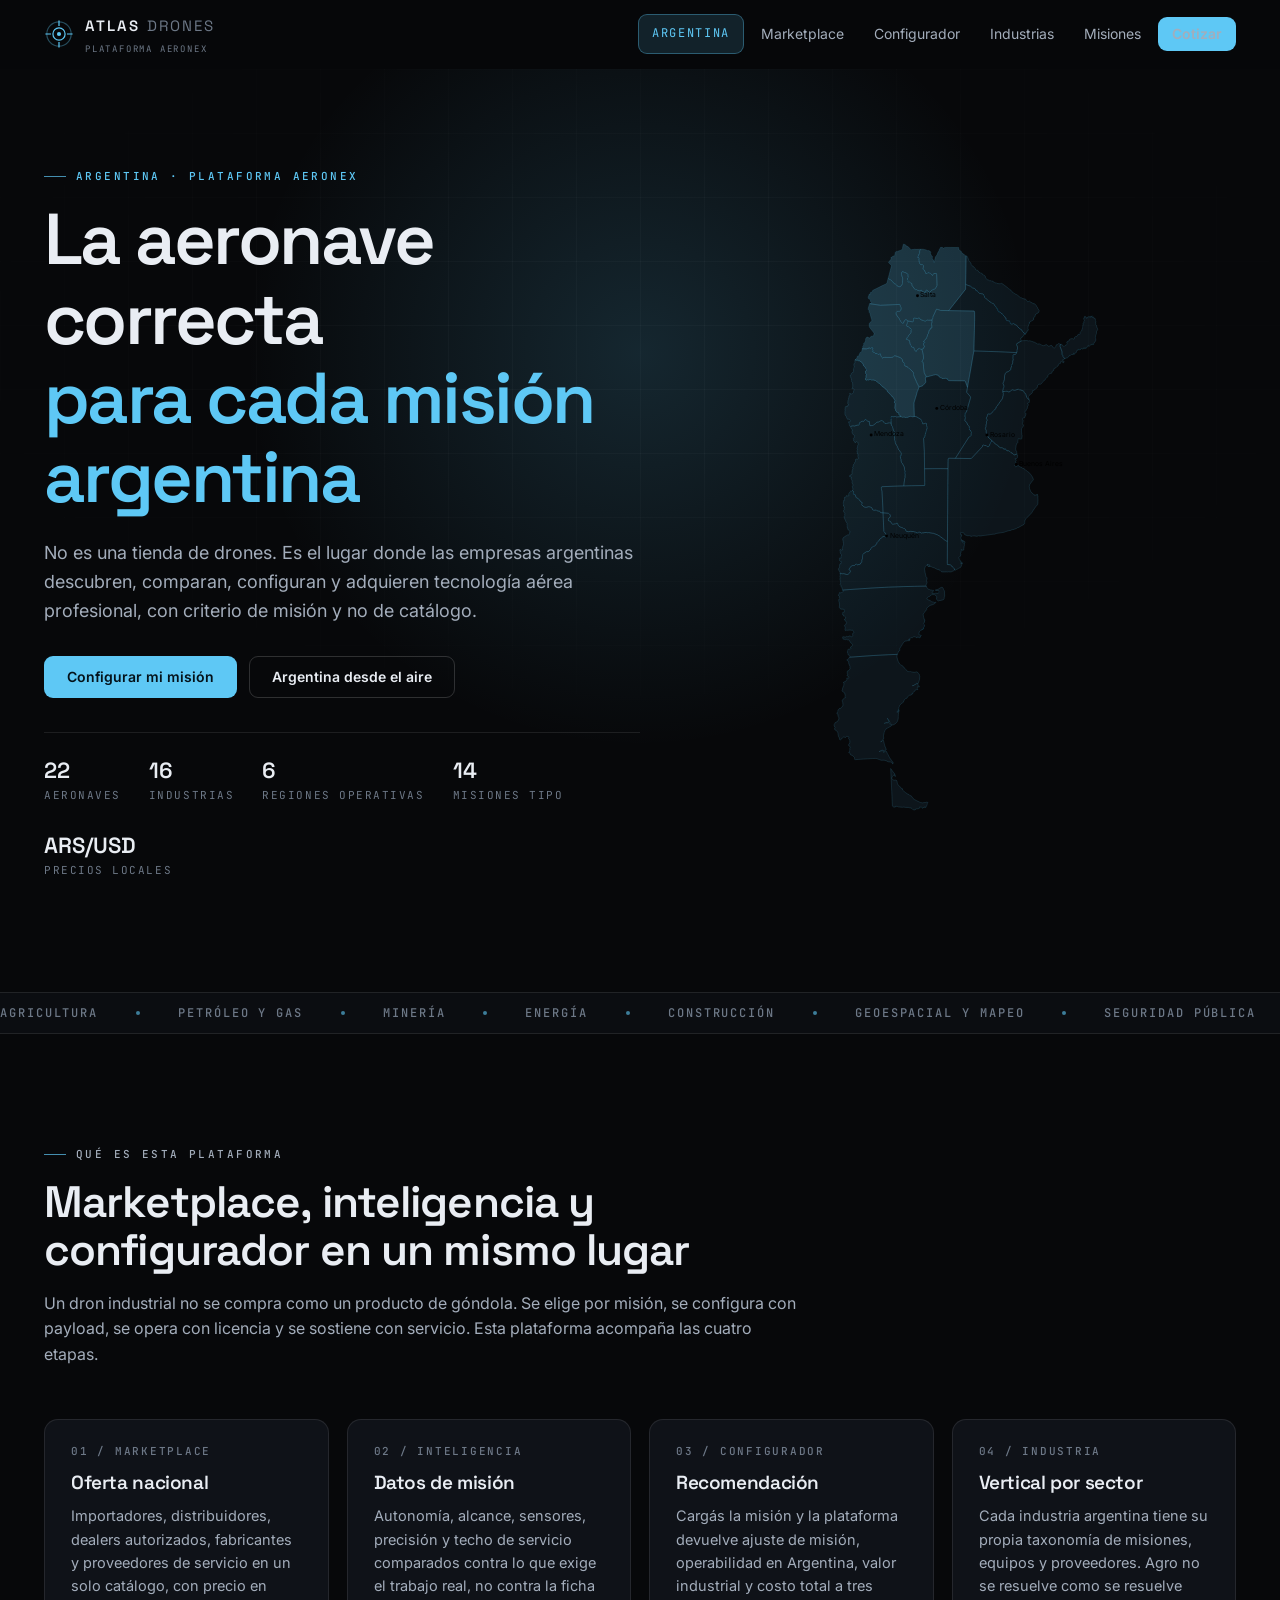
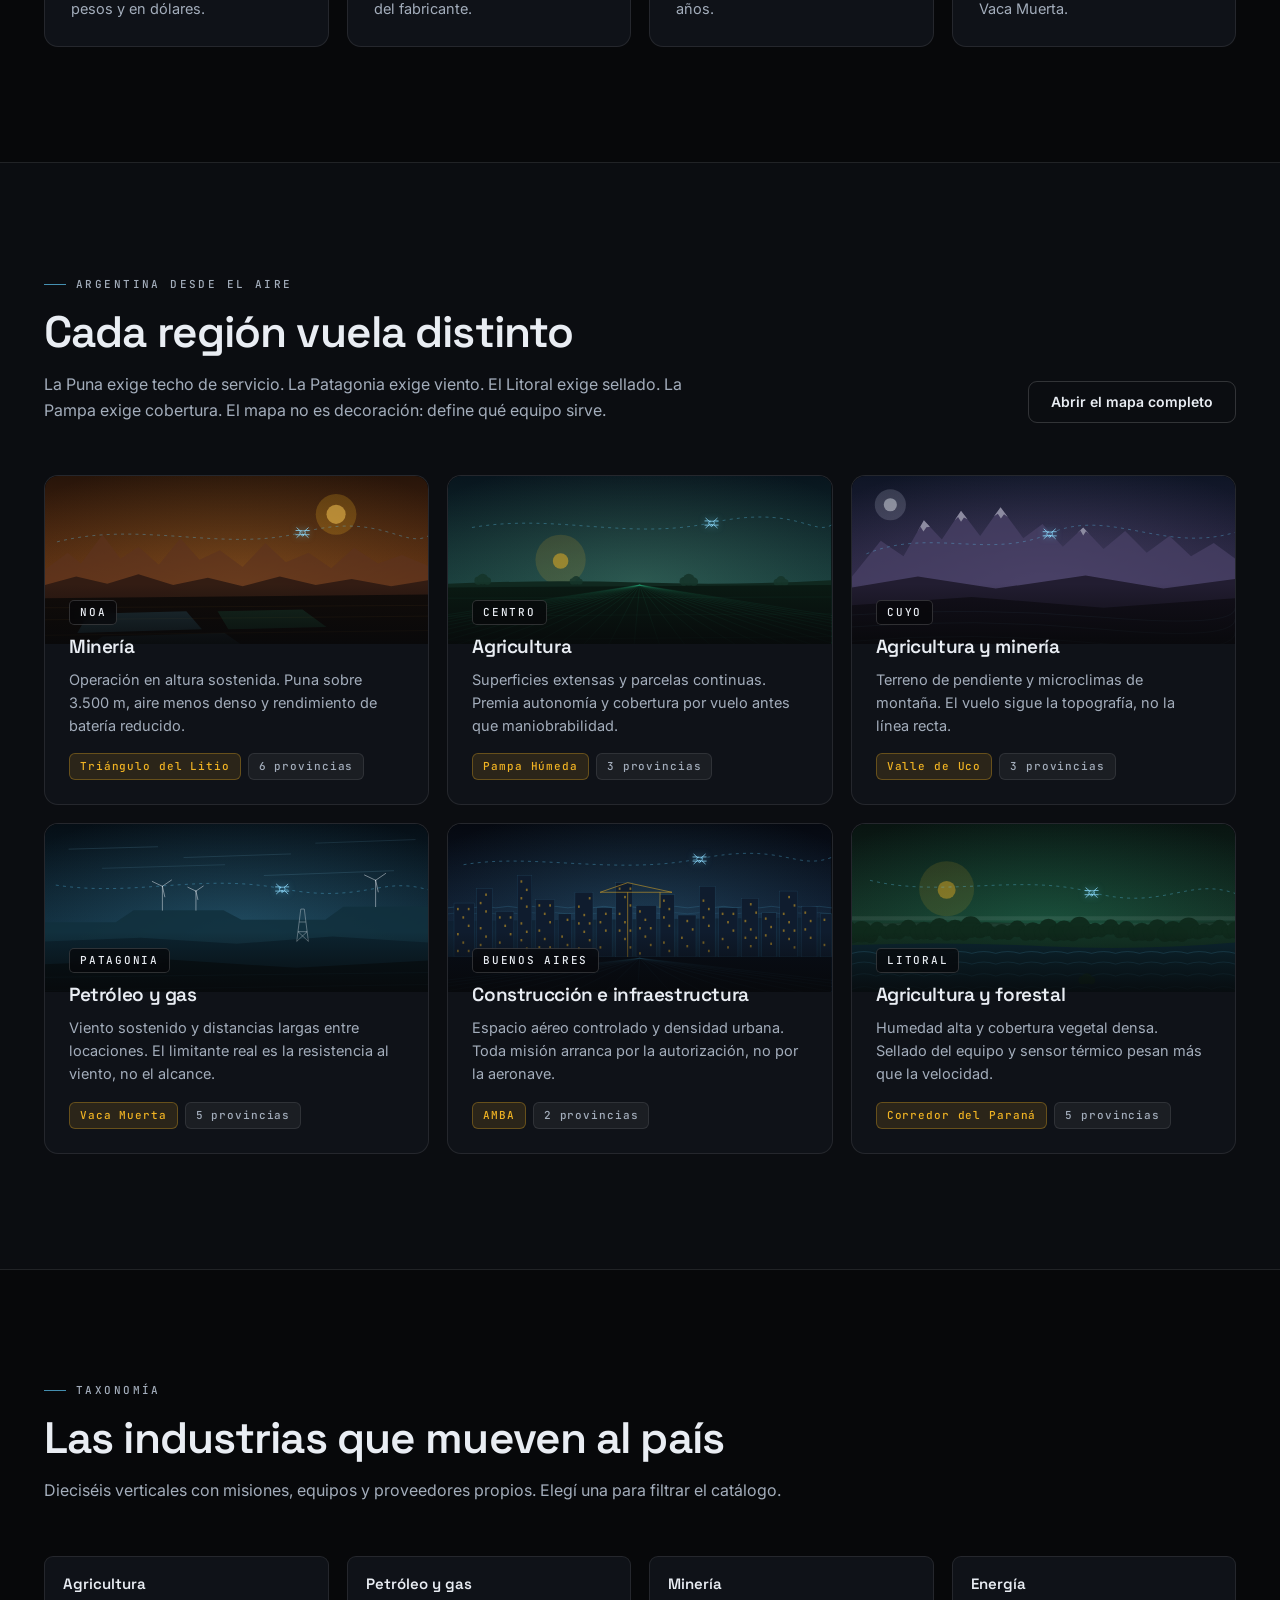
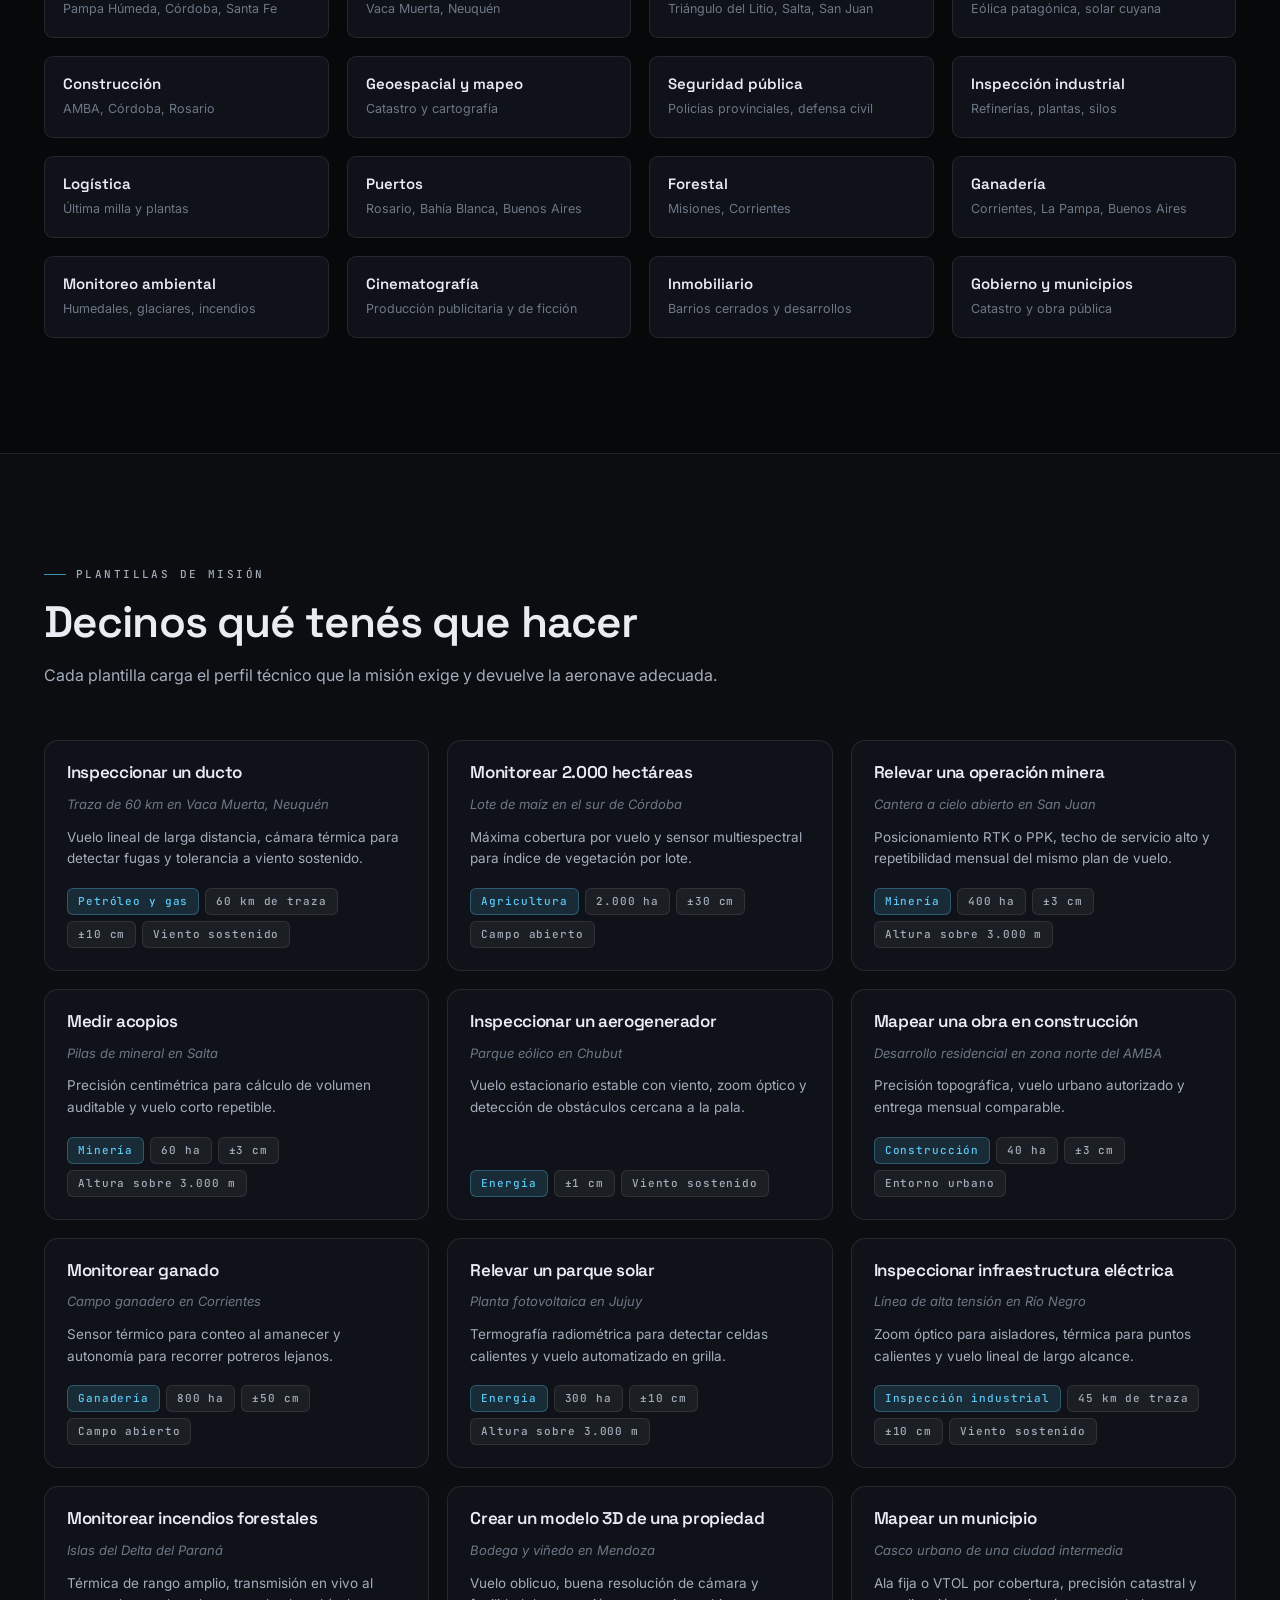
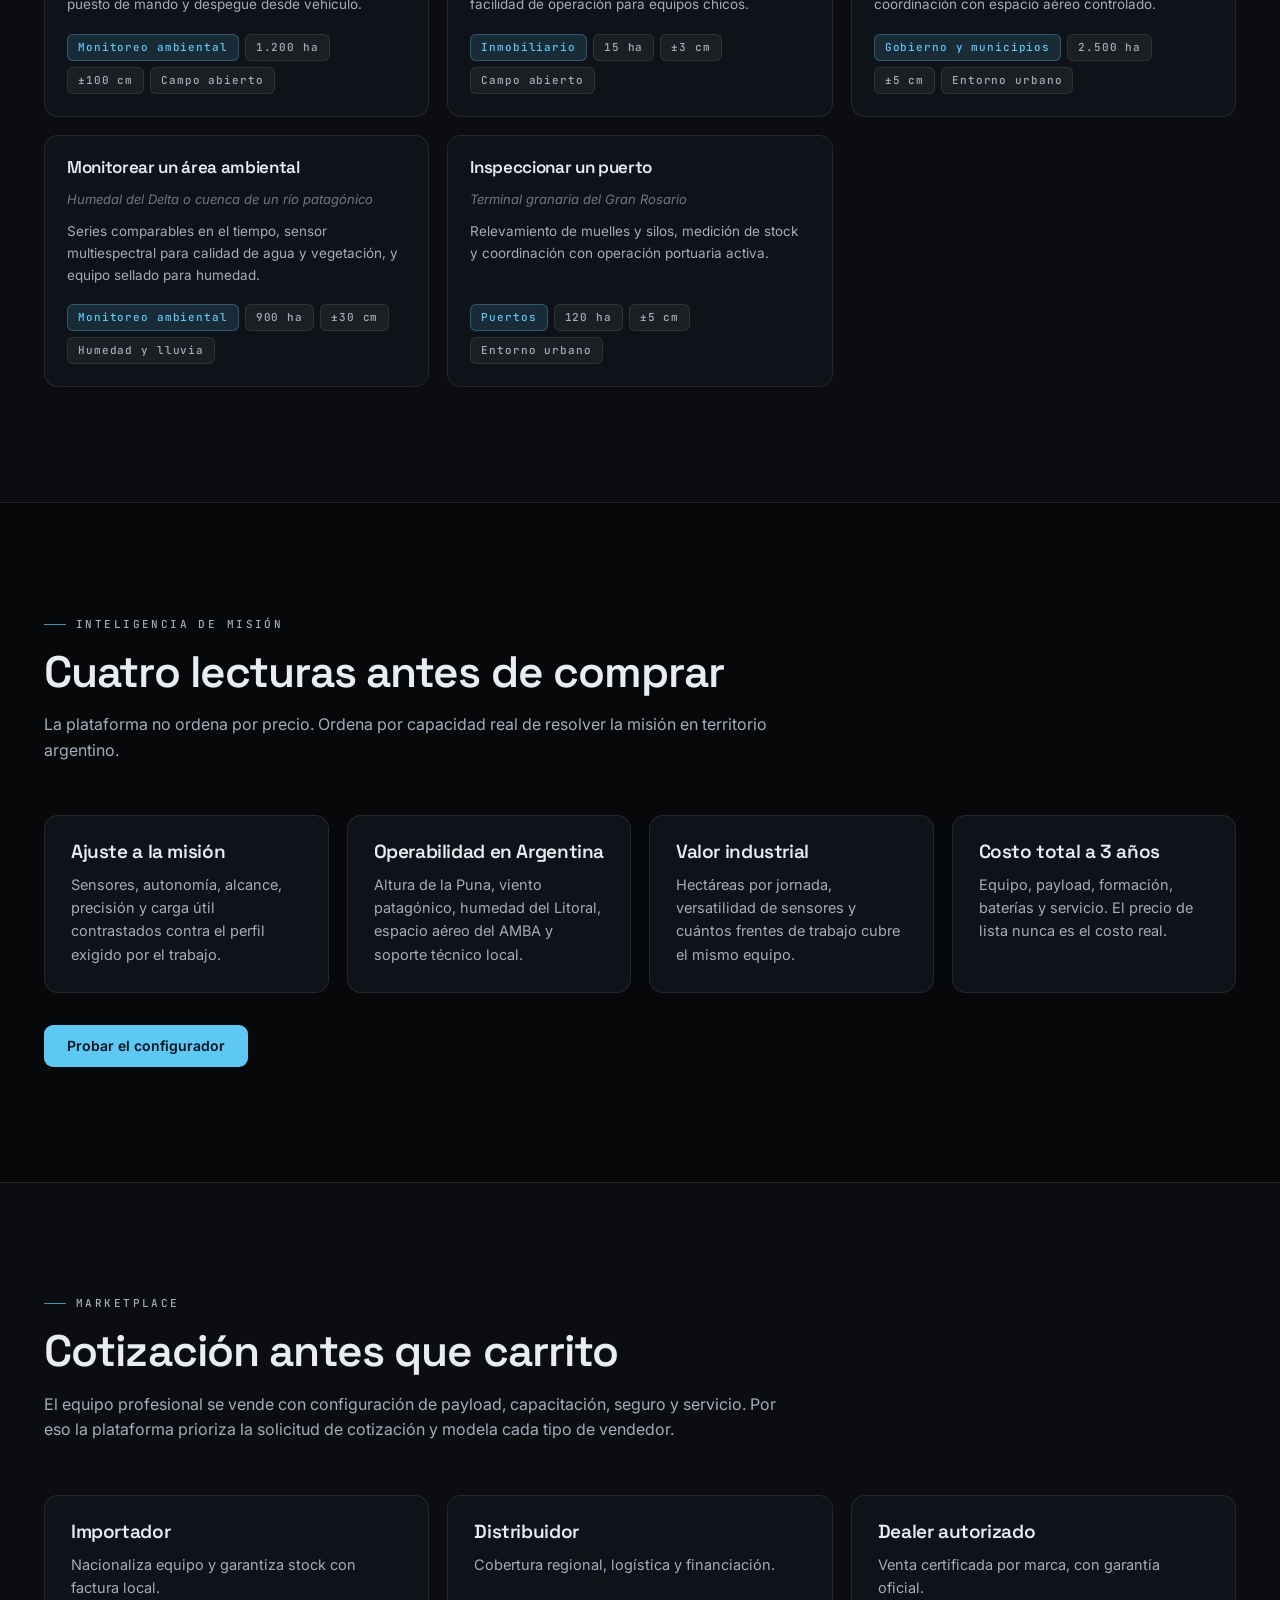
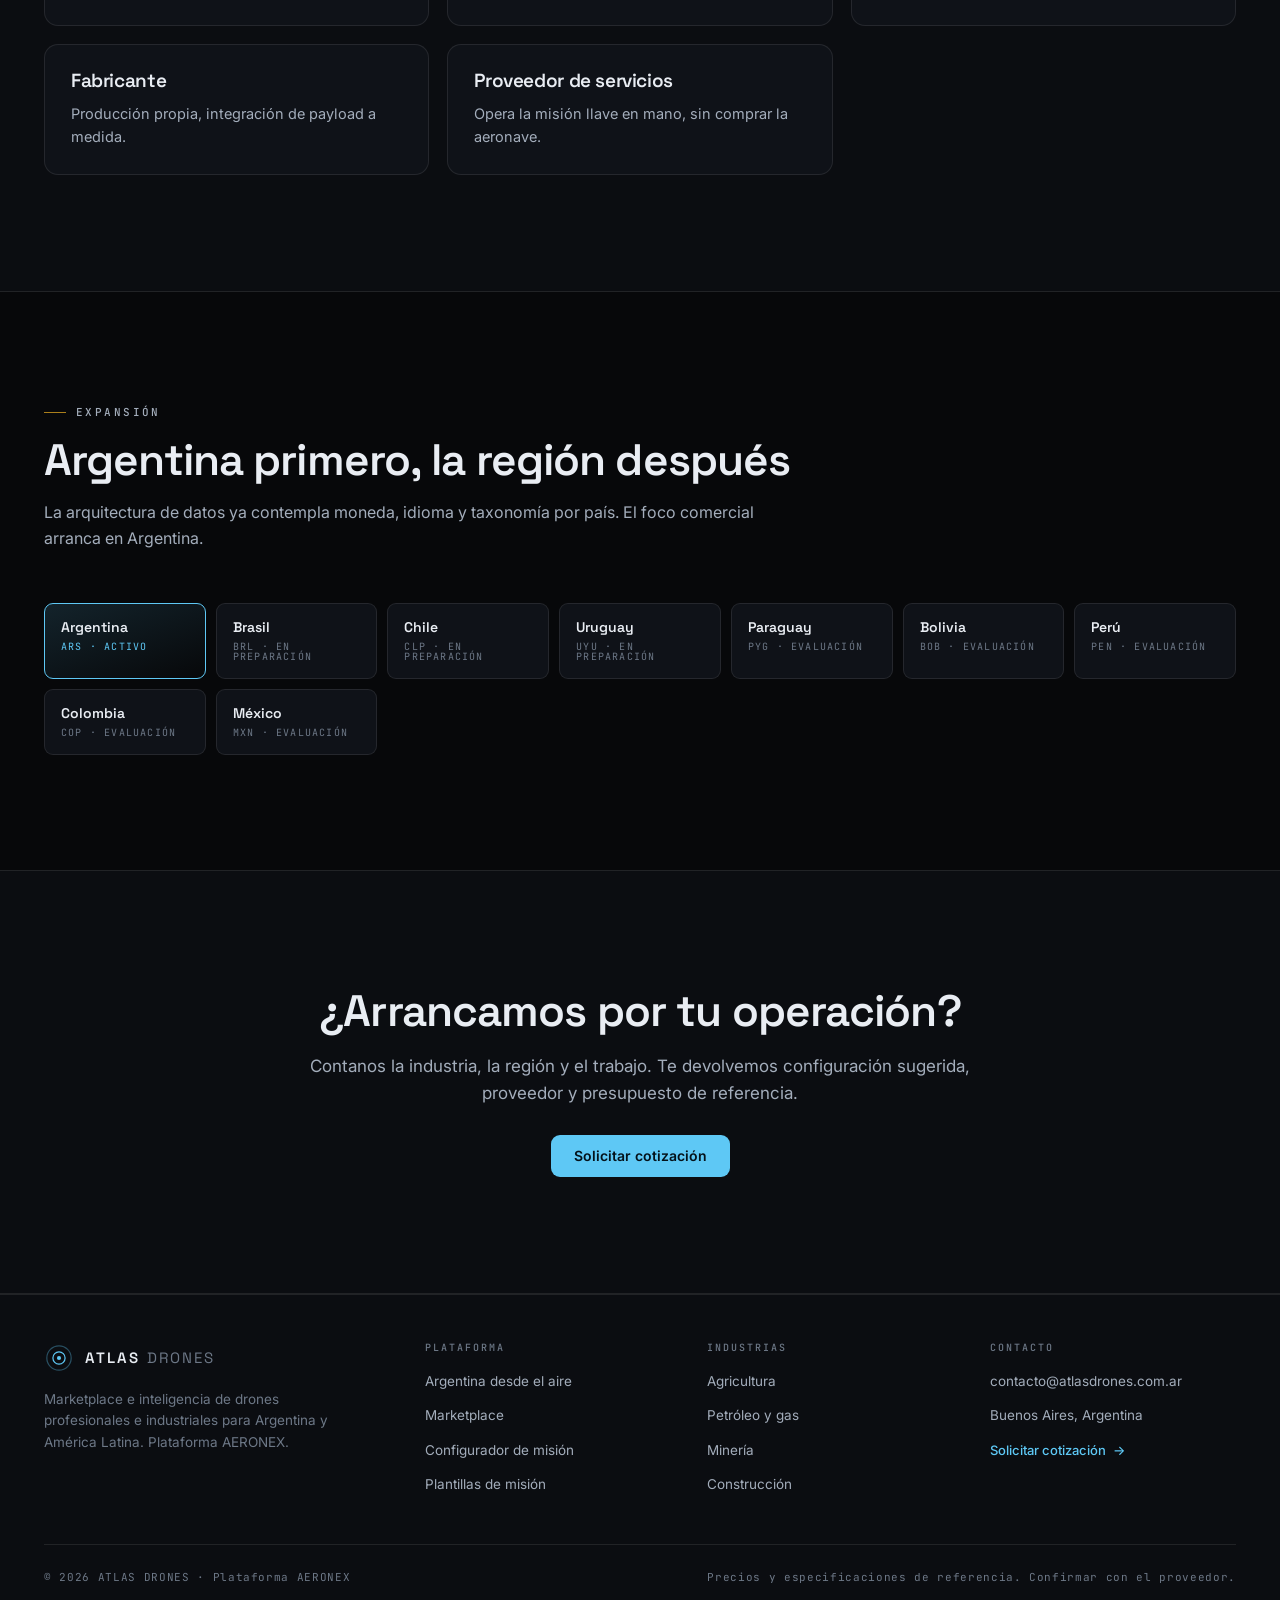
==== commit 19e63d16: "Catalogo ampliado, escenografia por region y preparacion del despliegue Catalogo - 22 aeronaves en l" ====
--- a/index.html
+++ b/index.html
@@ -6,15 +6,52 @@
 <title>ATLAS DRONES · Marketplace e inteligencia de drones profesionales en Argentina</title>
 <meta name="description" content="La plataforma argentina para descubrir, comparar, configurar y adquirir drones profesionales e industriales. Agro, petróleo y gas, minería, energía, construcción y más.">
 <meta name="theme-color" content="#07080a">
-<meta property="og:title" content="ATLAS DRONES · plataforma AERONEX">
-<meta property="og:description" content="Marketplace e inteligencia de drones profesionales para la industria argentina.">
+<link rel="canonical" href="https://atlasdrones.com.ar/">
+<meta property="og:site_name" content="ATLAS DRONES">
+<meta property="og:title" content="ATLAS DRONES · Marketplace e inteligencia de drones en Argentina">
+<meta property="og:description" content="La plataforma argentina para descubrir, comparar, configurar y adquirir drones profesionales e industriales. Agro, petróleo y gas, minería, energía, construcción y más.">
 <meta property="og:type" content="website">
 <meta property="og:locale" content="es_AR">
+<meta property="og:url" content="https://atlasdrones.com.ar/">
+<meta property="og:image" content="https://atlasdrones.com.ar/img/og.png">
+<meta property="og:image:width" content="1200">
+<meta property="og:image:height" content="630">
+<meta property="og:image:alt" content="ATLAS DRONES, plataforma AERONEX: mapa de Argentina por región operativa.">
+<meta name="twitter:card" content="summary_large_image">
+<meta name="twitter:title" content="ATLAS DRONES · Marketplace e inteligencia de drones en Argentina">
+<meta name="twitter:description" content="La plataforma argentina para descubrir, comparar, configurar y adquirir drones profesionales e industriales. Agro, petróleo y gas, minería, energía, construcción y más.">
+<meta name="twitter:image" content="https://atlasdrones.com.ar/img/og.png">
 <link rel="icon" href="assets/favicon.svg" type="image/svg+xml">
 <link rel="preconnect" href="https://fonts.googleapis.com">
 <link rel="preconnect" href="https://fonts.gstatic.com" crossorigin>
 <link href="https://fonts.googleapis.com/css2?family=Space+Grotesk:wght@400;500;600;700&family=Inter:wght@400;500;600&family=JetBrains+Mono:wght@400;500&display=swap" rel="stylesheet">
 <link rel="stylesheet" href="styles.css">
+<script type="application/ld+json">
+{
+  "@context": "https://schema.org",
+  "@graph": [
+    {
+      "@type": "Organization",
+      "@id": "https://atlasdrones.com.ar/#organizacion",
+      "name": "ATLAS DRONES",
+      "alternateName": "Plataforma AERONEX",
+      "url": "https://atlasdrones.com.ar/",
+      "logo": "https://atlasdrones.com.ar/img/og.png",
+      "description": "Marketplace e inteligencia de drones profesionales e industriales para Argentina.",
+      "areaServed": { "@type": "Country", "name": "Argentina" },
+      "knowsLanguage": "es-AR"
+    },
+    {
+      "@type": "WebSite",
+      "@id": "https://atlasdrones.com.ar/#sitio",
+      "url": "https://atlasdrones.com.ar/",
+      "name": "ATLAS DRONES",
+      "inLanguage": "es-AR",
+      "publisher": { "@id": "https://atlasdrones.com.ar/#organizacion" }
+    }
+  ]
+}
+</script>
 </head>
 <body>
 <a class="skip-link" href="#main">Saltar al contenido</a>
@@ -66,9 +103,10 @@
           <a class="btn btn--ghost" href="argentina.html">Argentina desde el aire</a>
         </div>
         <div class="hero__meta">
-          <div><strong>16</strong><span>Industrias</span></div>
-          <div><strong>6</strong><span>Regiones operativas</span></div>
-          <div><strong>13</strong><span>Misiones tipo</span></div>
+          <div><strong data-hero="aeronaves">&mdash;</strong><span>Aeronaves</span></div>
+          <div><strong data-hero="industrias">&mdash;</strong><span>Industrias</span></div>
+          <div><strong data-hero="regiones">&mdash;</strong><span>Regiones operativas</span></div>
+          <div><strong data-hero="misiones">&mdash;</strong><span>Misiones tipo</span></div>
           <div><strong>ARS/USD</strong><span>Precios locales</span></div>
         </div>
       </div>
@@ -302,6 +340,7 @@
 <script src="assets/data.js"></script>
 <script src="assets/geo-argentina.js"></script>
 <script src="assets/app.js"></script>
+<script src="assets/scenery.js"></script>
 <script>
 /* Contenido de la portada generado desde el modelo de datos. */
 (function () {
@@ -321,6 +360,15 @@
     }, 2200);
   }
 
+  /* contadores del encabezado, leidos del modelo y no escritos a mano */
+  var CONTEO = {
+    aeronaves: A.AIRCRAFT.length, industrias: A.INDUSTRIES.length,
+    regiones: A.REGIONS.length, misiones: A.MISSIONS.length
+  };
+  Array.prototype.forEach.call(document.querySelectorAll('[data-hero]'), function (n) {
+    n.textContent = CONTEO[n.getAttribute('data-hero')];
+  });
+
   /* tira de industrias, duplicada para que el desplazamiento sea continuo */
   var nombres = A.INDUSTRIES.map(function (x) { return x.name; });
   document.getElementById('ticker').innerHTML =
@@ -328,12 +376,15 @@
 
   /* tarjetas de región */
   document.getElementById('regionCards').innerHTML = A.REGIONS.map(function (r) {
-    return '<a class="card reveal" href="argentina.html?region=' + r.id + '">' +
-      '<span class="card__num">' + r.name + '</span>' +
-      '<h3>' + r.primary + '</h3>' +
-      '<p>' + r.note + '</p>' +
-      '<div class="chips" style="margin-top:16px"><span class="chip chip--sol">' + r.landmark + '</span>' +
-      '<span class="chip">' + r.provinces.length + ' provincias</span></div>' +
+    return '<a class="card card--scene reveal" href="argentina.html?region=' + r.id + '">' +
+      '<div class="scene">' + window.atlasScene(r.id) + '</div>' +
+      '<div class="card__body">' +
+        '<span class="card__num">' + r.name + '</span>' +
+        '<h3>' + r.primary + '</h3>' +
+        '<p>' + r.note + '</p>' +
+        '<div class="chips" style="margin-top:16px"><span class="chip chip--sol">' + r.landmark + '</span>' +
+        '<span class="chip">' + r.provinces.length + ' provincias</span></div>' +
+      '</div>' +
     '</a>';
   }).join('');
 
--- a/styles.css
+++ b/styles.css
@@ -438,3 +438,45 @@
   *,*::before,*::after{animation-duration:.01ms!important;animation-iteration-count:1!important;transition-duration:.01ms!important;scroll-behavior:auto!important}
   .reveal{opacity:1;transform:none}
 }
+
+/* ============================================================================
+   Escenografía
+   Arte vectorial original por región (assets/scenery.js) y soporte de
+   fotografía real en las fichas del catálogo. Sin fotografía cargada, la
+   silueta vectorial sigue siendo la representación por defecto.
+   ========================================================================== */
+.scene{position:relative;overflow:hidden;background:var(--bg)}
+.scene__svg{display:block;width:100%;height:100%}
+.scene__track{fill:none;stroke:var(--ac);stroke-width:1.1;stroke-dasharray:5 7;opacity:.5;animation:trackRun 11s linear infinite}
+.scene__craft{fill:none;stroke:var(--ac-2);stroke-width:1.25;stroke-linecap:round;filter:drop-shadow(0 0 5px rgba(94,200,245,.55))}
+@keyframes trackRun{to{stroke-dashoffset:-120}}
+
+/* tarjeta de región ilustrada */
+.card--scene{padding:0;overflow:hidden;display:flex;flex-direction:column}
+.card--scene .scene{aspect-ratio:16/7}
+.card--scene .card__body{position:relative;margin-top:-46px;padding:0 24px 24px}
+.card--scene .card__num{
+  display:inline-block;margin-bottom:12px;padding:6px 10px;border-radius:5px;
+  background:rgba(7,8,10,.72);border:1px solid var(--line-2);color:var(--tx);
+  backdrop-filter:blur(6px);
+}
+
+/* escena dentro del panel de región */
+.mappanel .scene{aspect-ratio:16/5;border-bottom:1px solid var(--line)}
+
+/* fotografía de equipo en la ficha del catálogo */
+.gear__vis img{
+  position:absolute;inset:0;width:100%;height:100%;object-fit:cover;
+  opacity:.92;transition:transform .5s,opacity .3s;
+}
+.gear:hover .gear__vis img{transform:scale(1.04);opacity:1}
+.gear__vis::after{
+  content:"";position:absolute;inset:0;pointer-events:none;
+  background:linear-gradient(180deg,rgba(7,8,10,.5),transparent 42%,rgba(7,8,10,.55));
+}
+.gear__vis.has-foto svg{display:none}
+
+@media (prefers-reduced-motion:reduce){
+  .scene__track{animation:none}
+  .gear:hover .gear__vis img{transform:none}
+}
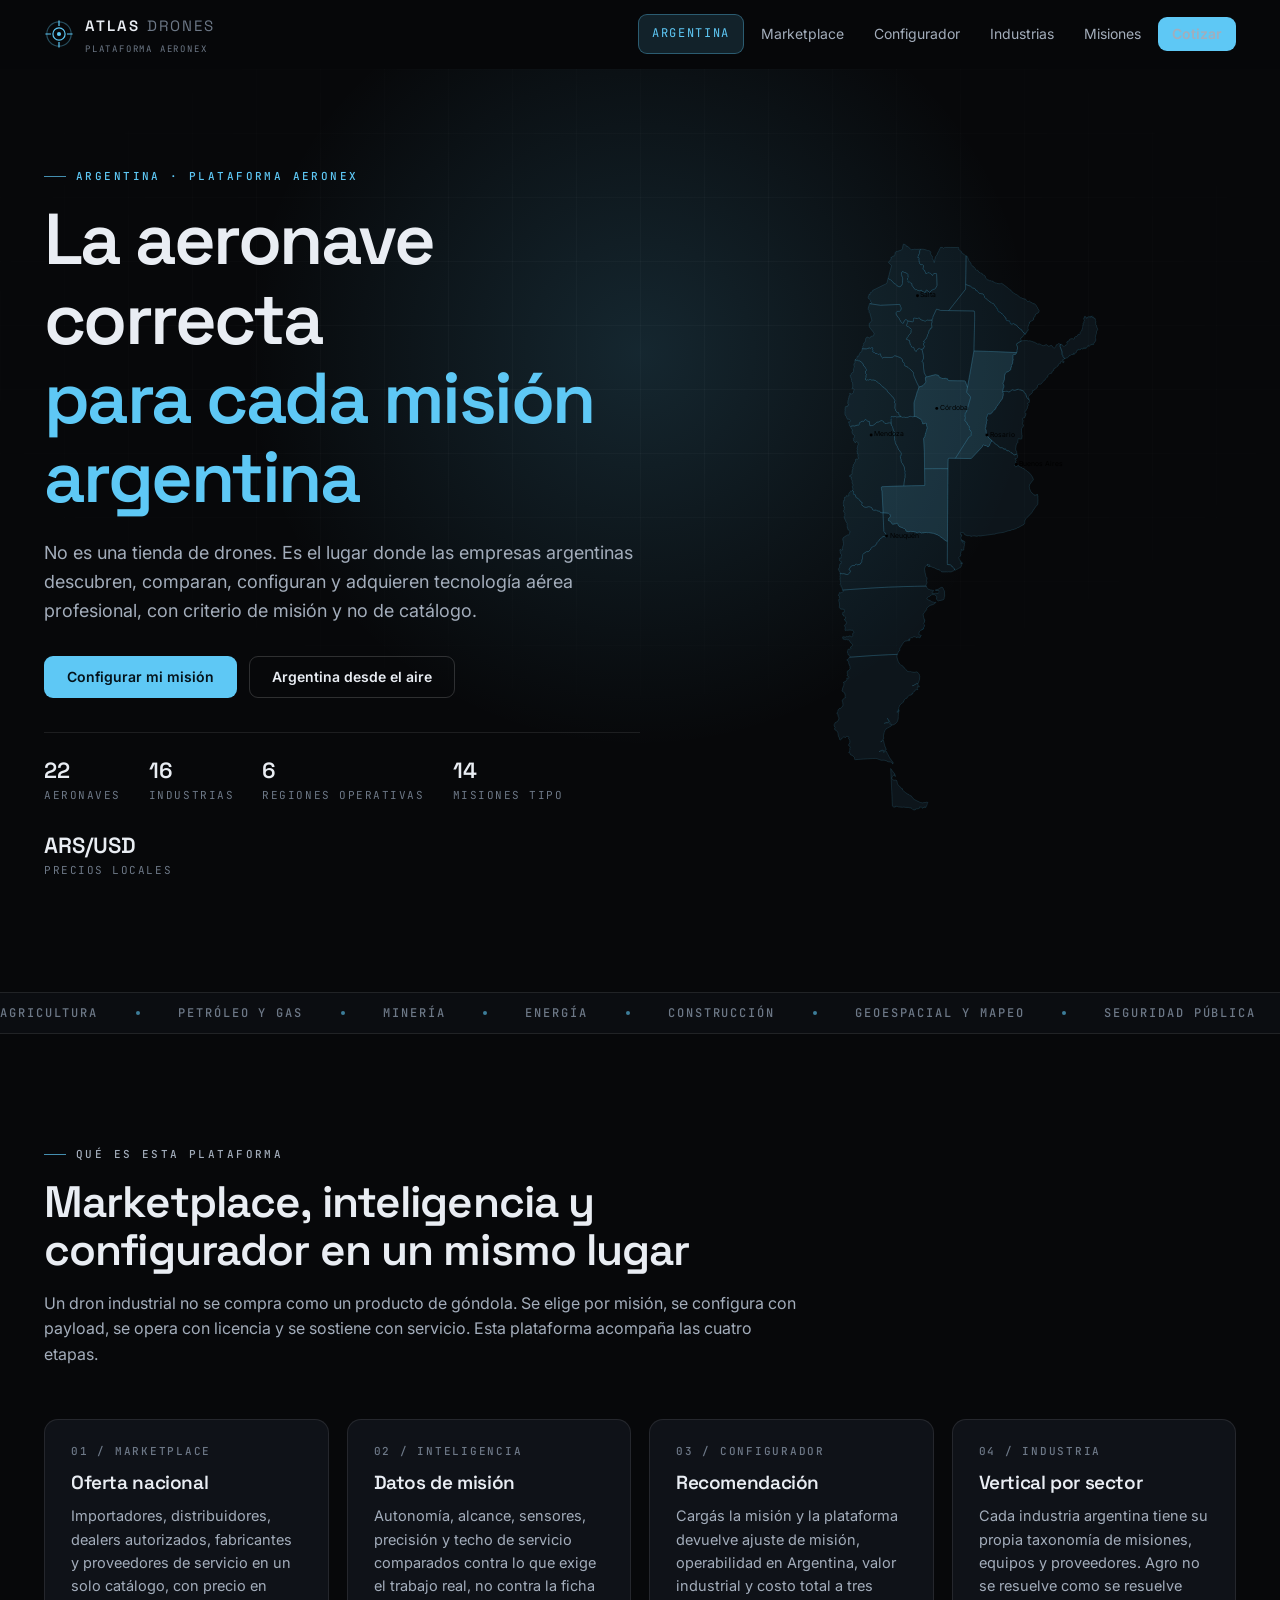
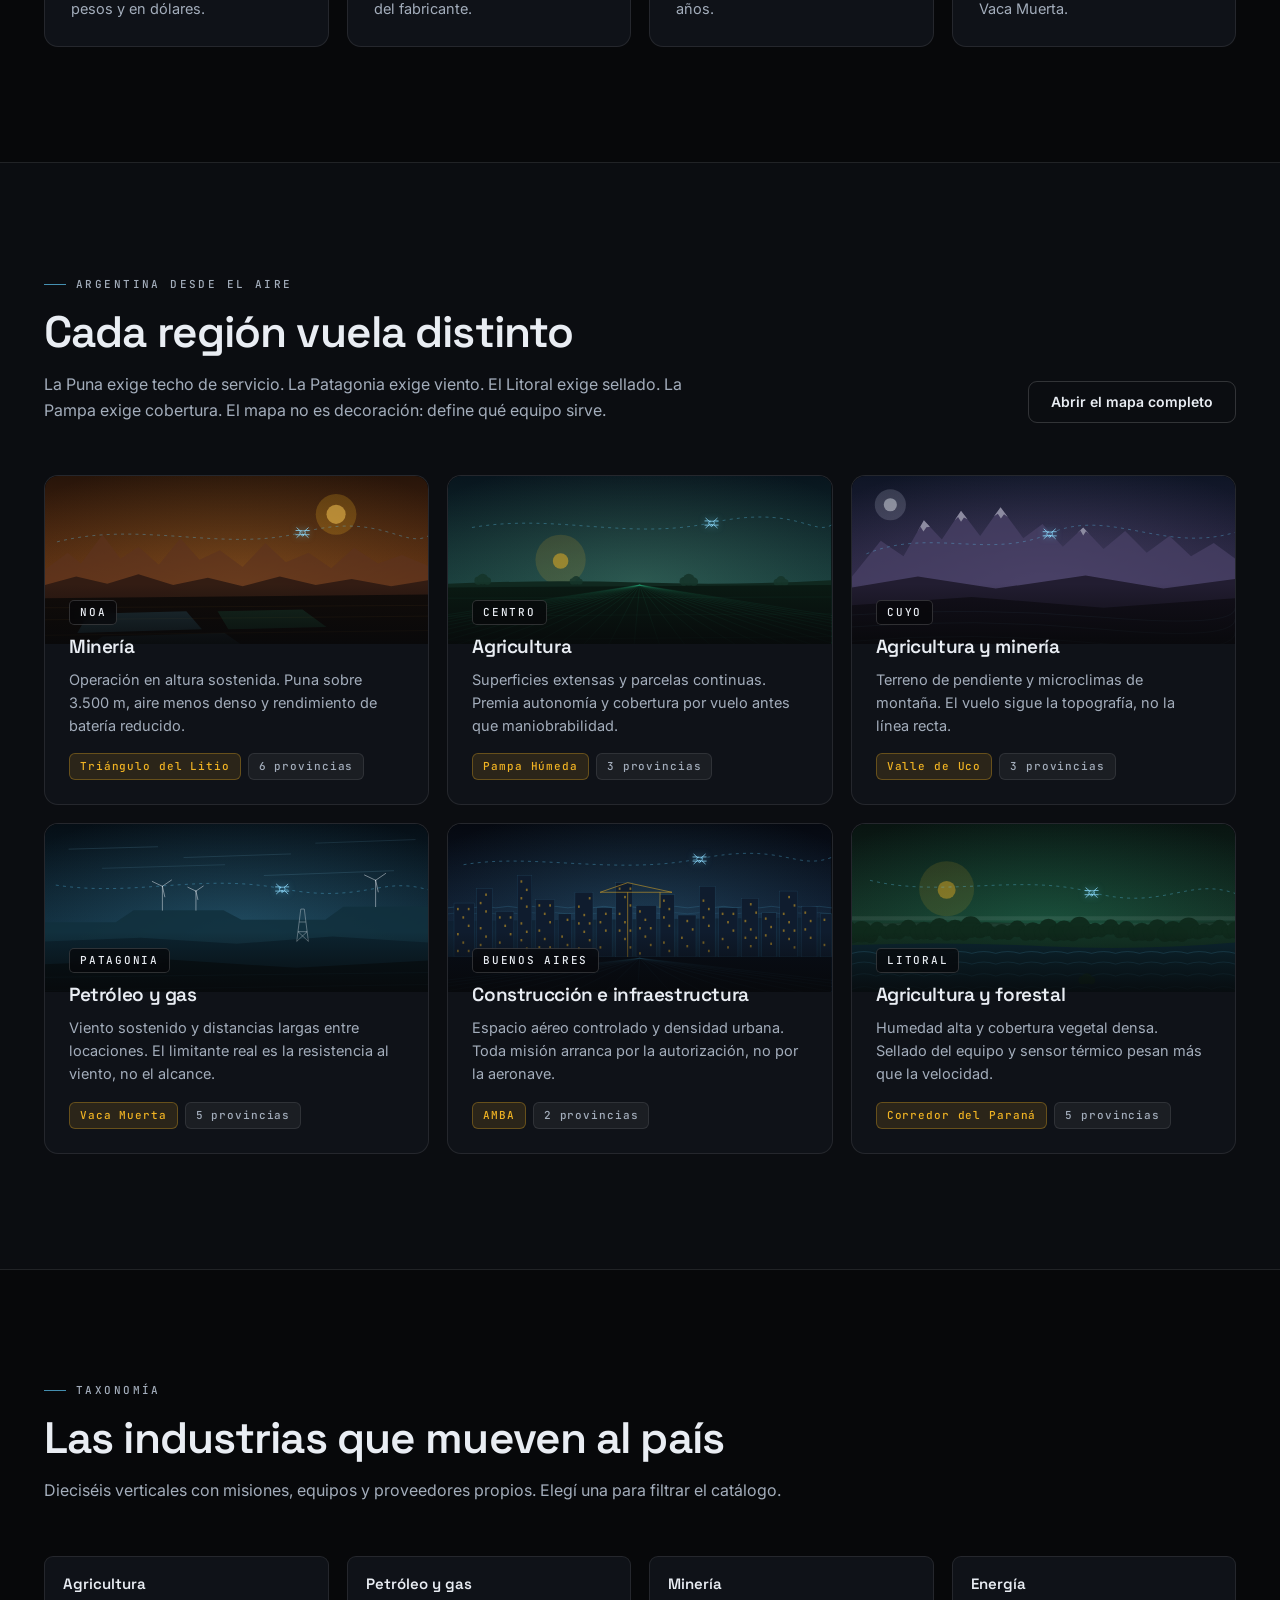
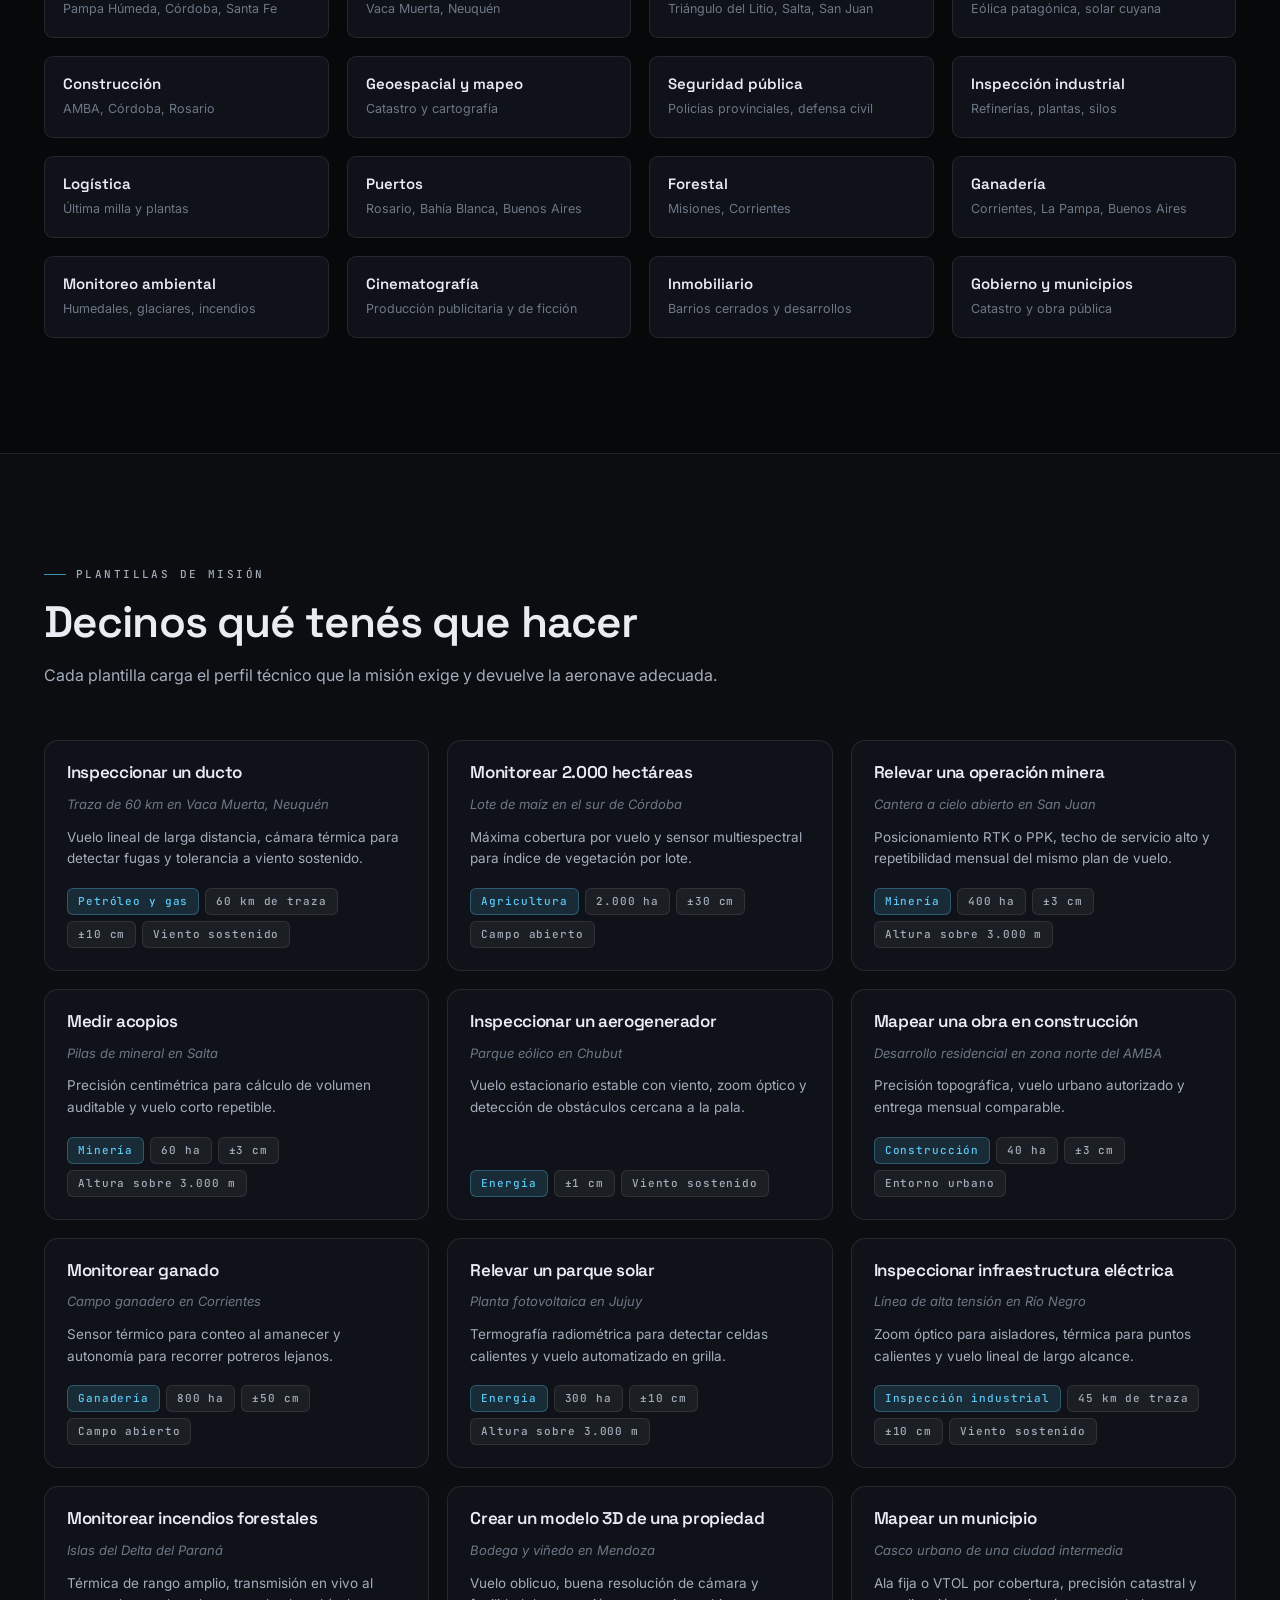
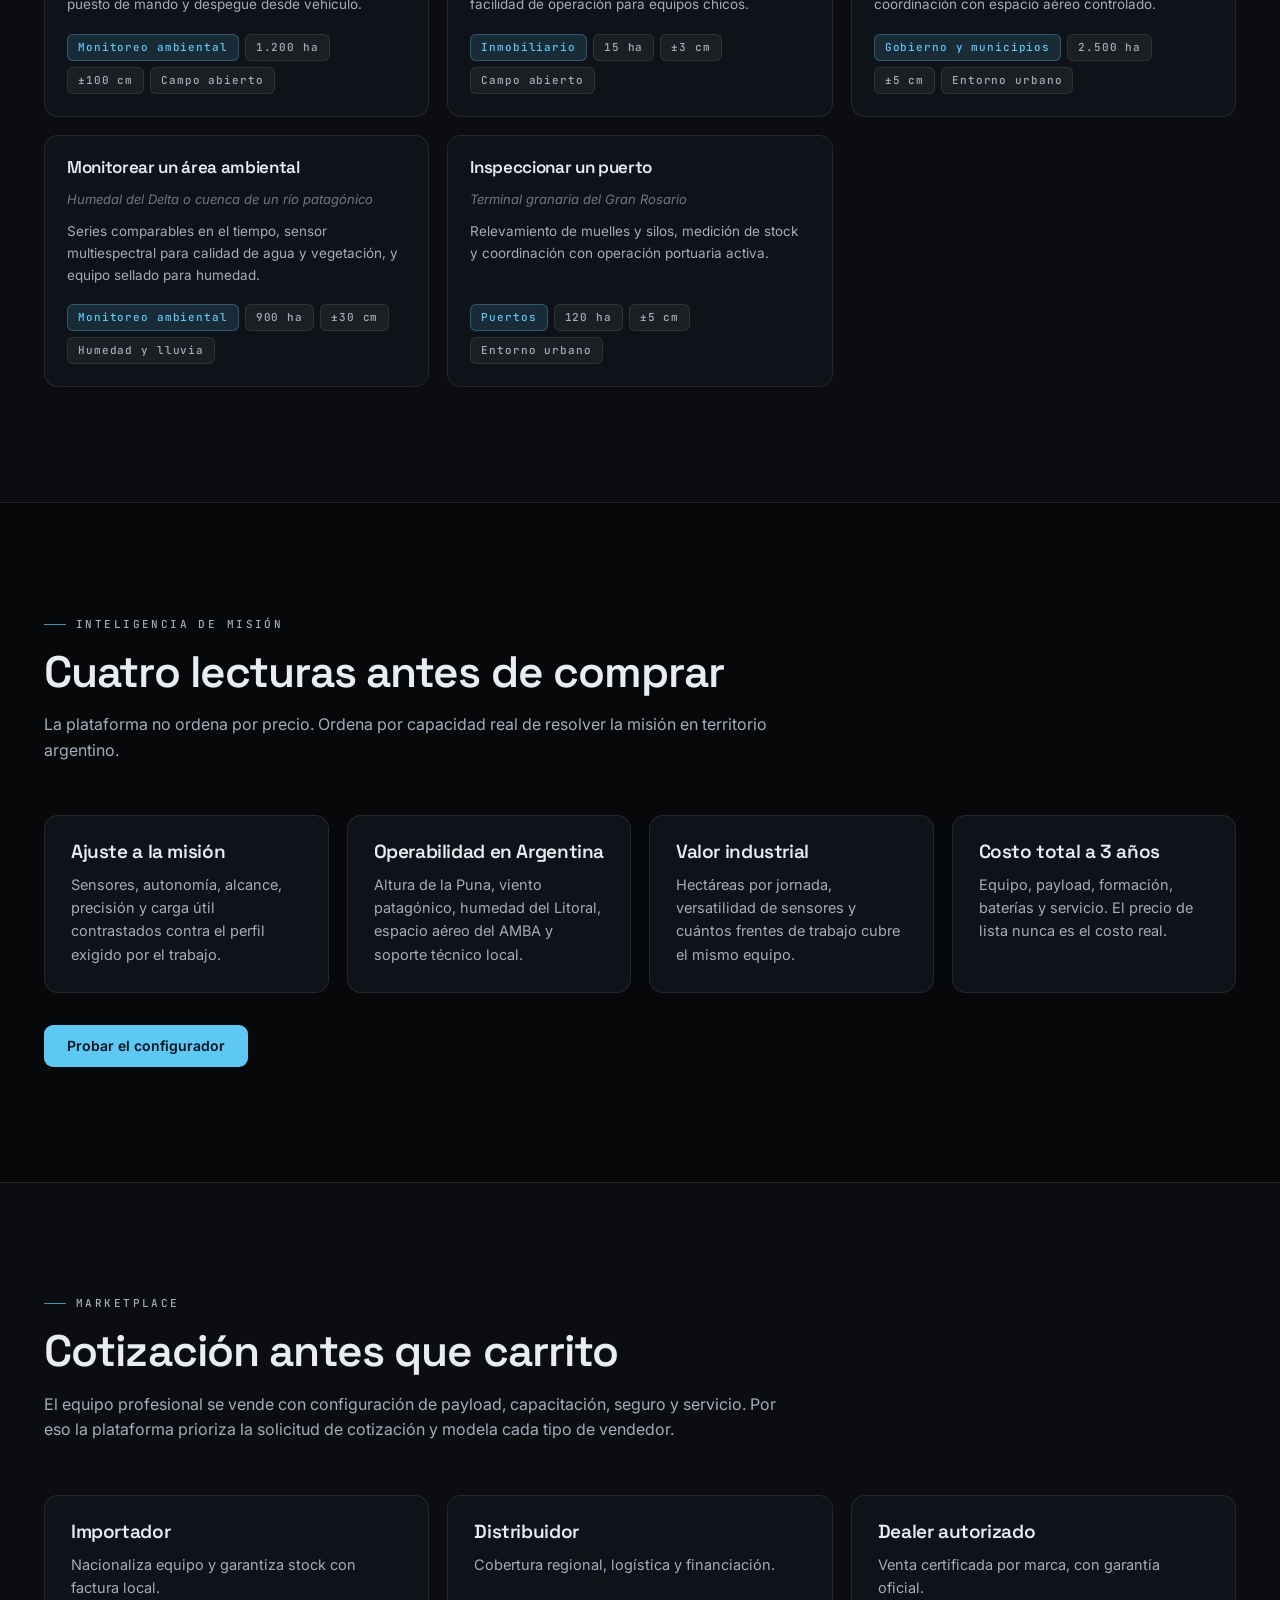
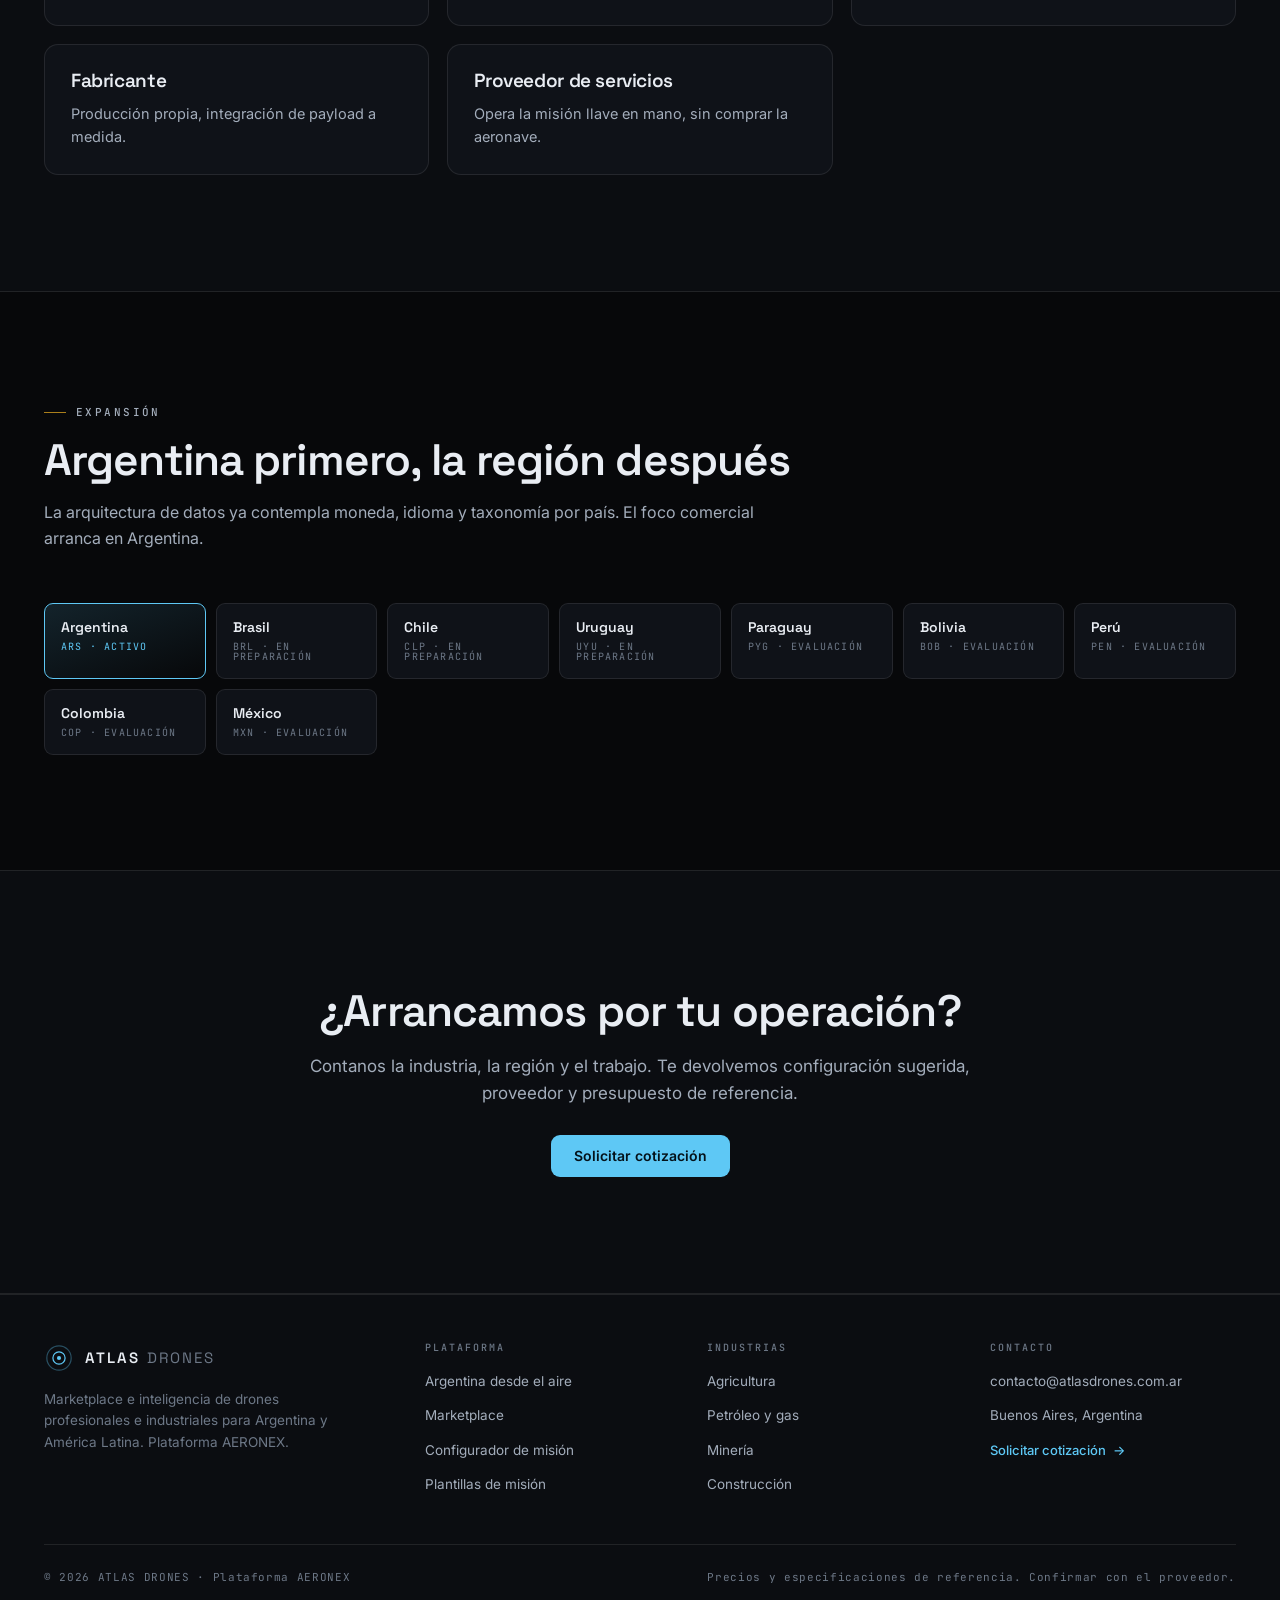
==== commit 912764d6: "Apuntar canonicas y compartido al dominio de Vercel El sitio todavia no tiene dominio propio, asi qu" ====
--- a/index.html
+++ b/index.html
@@ -6,21 +6,21 @@
 <title>ATLAS DRONES · Marketplace e inteligencia de drones profesionales en Argentina</title>
 <meta name="description" content="La plataforma argentina para descubrir, comparar, configurar y adquirir drones profesionales e industriales. Agro, petróleo y gas, minería, energía, construcción y más.">
 <meta name="theme-color" content="#07080a">
-<link rel="canonical" href="https://atlasdrones.com.ar/">
+<link rel="canonical" href="https://atlas-drones.vercel.app/">
 <meta property="og:site_name" content="ATLAS DRONES">
 <meta property="og:title" content="ATLAS DRONES · Marketplace e inteligencia de drones en Argentina">
 <meta property="og:description" content="La plataforma argentina para descubrir, comparar, configurar y adquirir drones profesionales e industriales. Agro, petróleo y gas, minería, energía, construcción y más.">
 <meta property="og:type" content="website">
 <meta property="og:locale" content="es_AR">
-<meta property="og:url" content="https://atlasdrones.com.ar/">
-<meta property="og:image" content="https://atlasdrones.com.ar/img/og.png">
+<meta property="og:url" content="https://atlas-drones.vercel.app/">
+<meta property="og:image" content="https://atlas-drones.vercel.app/img/og.png">
 <meta property="og:image:width" content="1200">
 <meta property="og:image:height" content="630">
 <meta property="og:image:alt" content="ATLAS DRONES, plataforma AERONEX: mapa de Argentina por región operativa.">
 <meta name="twitter:card" content="summary_large_image">
 <meta name="twitter:title" content="ATLAS DRONES · Marketplace e inteligencia de drones en Argentina">
 <meta name="twitter:description" content="La plataforma argentina para descubrir, comparar, configurar y adquirir drones profesionales e industriales. Agro, petróleo y gas, minería, energía, construcción y más.">
-<meta name="twitter:image" content="https://atlasdrones.com.ar/img/og.png">
+<meta name="twitter:image" content="https://atlas-drones.vercel.app/img/og.png">
 <link rel="icon" href="assets/favicon.svg" type="image/svg+xml">
 <link rel="preconnect" href="https://fonts.googleapis.com">
 <link rel="preconnect" href="https://fonts.gstatic.com" crossorigin>
@@ -32,22 +32,22 @@
   "@graph": [
     {
       "@type": "Organization",
-      "@id": "https://atlasdrones.com.ar/#organizacion",
+      "@id": "https://atlas-drones.vercel.app/#organizacion",
       "name": "ATLAS DRONES",
       "alternateName": "Plataforma AERONEX",
-      "url": "https://atlasdrones.com.ar/",
-      "logo": "https://atlasdrones.com.ar/img/og.png",
+      "url": "https://atlas-drones.vercel.app/",
+      "logo": "https://atlas-drones.vercel.app/img/og.png",
       "description": "Marketplace e inteligencia de drones profesionales e industriales para Argentina.",
       "areaServed": { "@type": "Country", "name": "Argentina" },
       "knowsLanguage": "es-AR"
     },
     {
       "@type": "WebSite",
-      "@id": "https://atlasdrones.com.ar/#sitio",
-      "url": "https://atlasdrones.com.ar/",
+      "@id": "https://atlas-drones.vercel.app/#sitio",
+      "url": "https://atlas-drones.vercel.app/",
       "name": "ATLAS DRONES",
       "inLanguage": "es-AR",
-      "publisher": { "@id": "https://atlasdrones.com.ar/#organizacion" }
+      "publisher": { "@id": "https://atlas-drones.vercel.app/#organizacion" }
     }
   ]
 }
